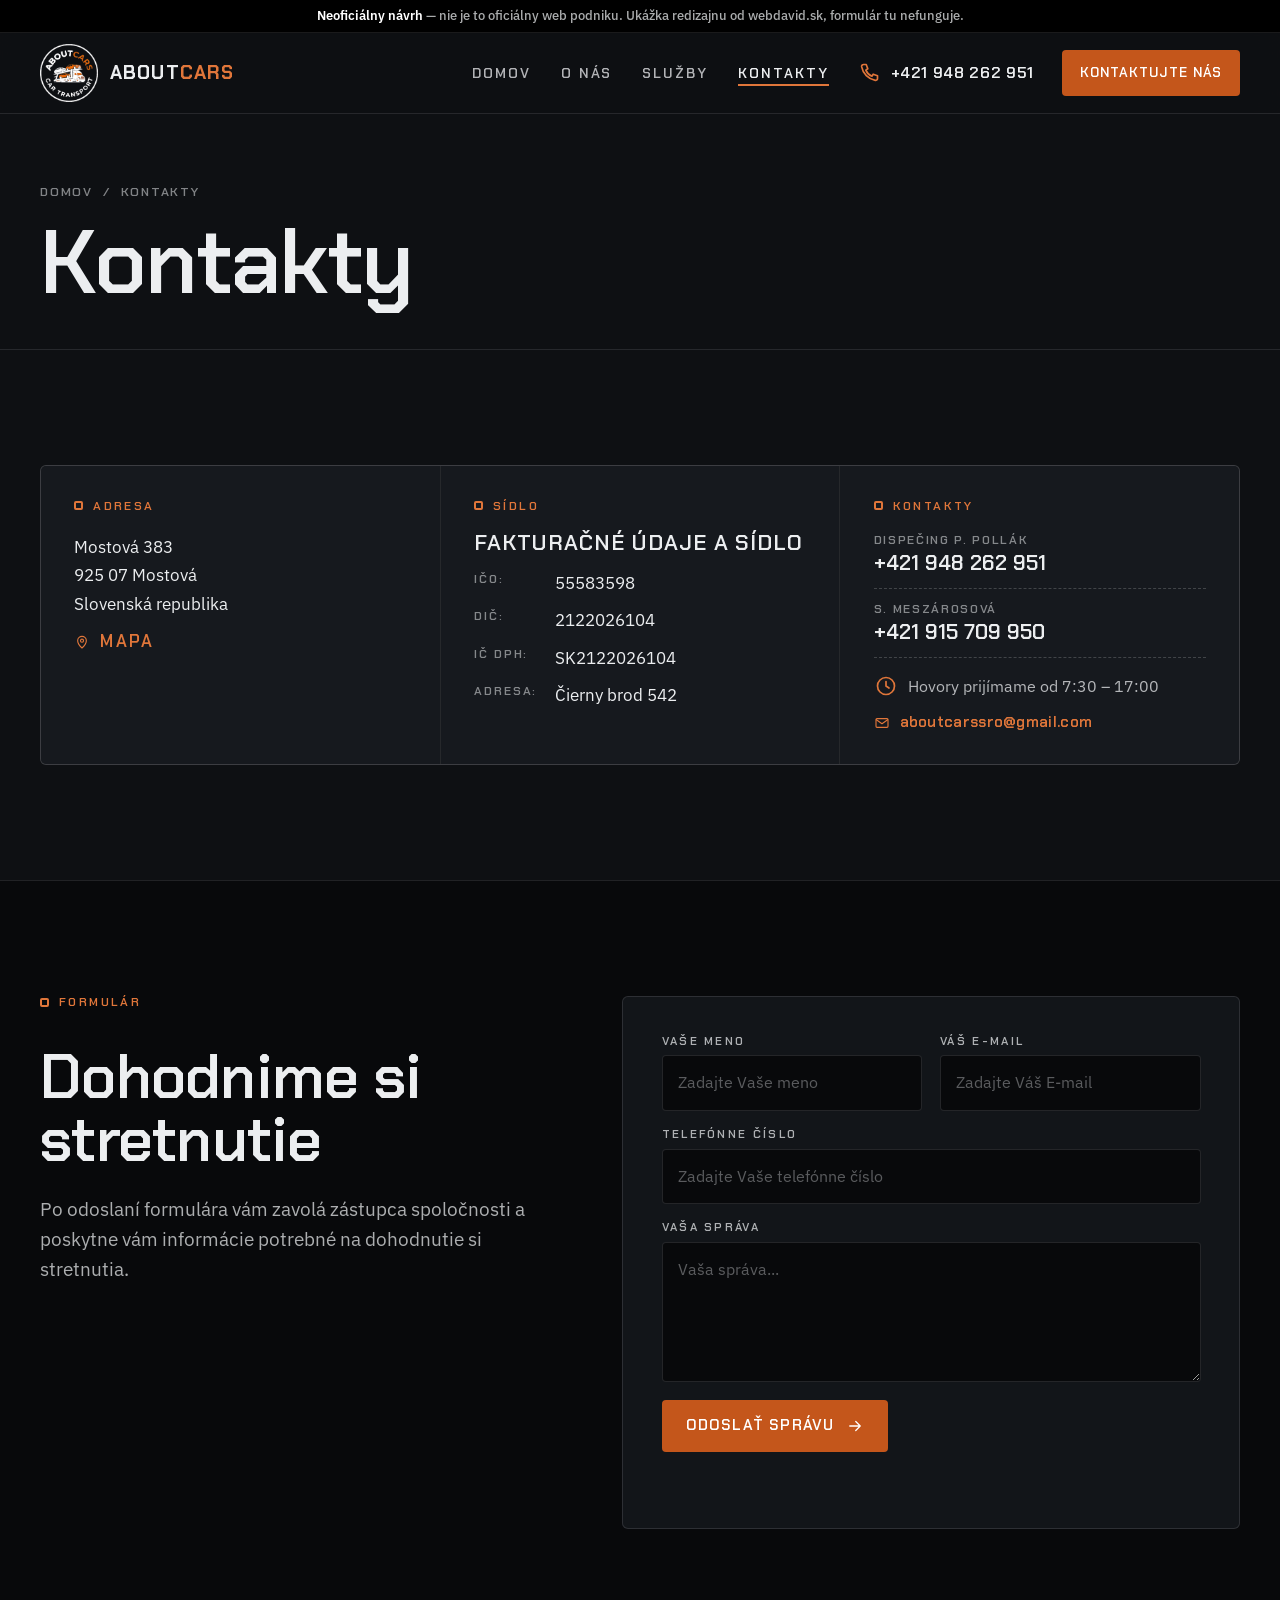
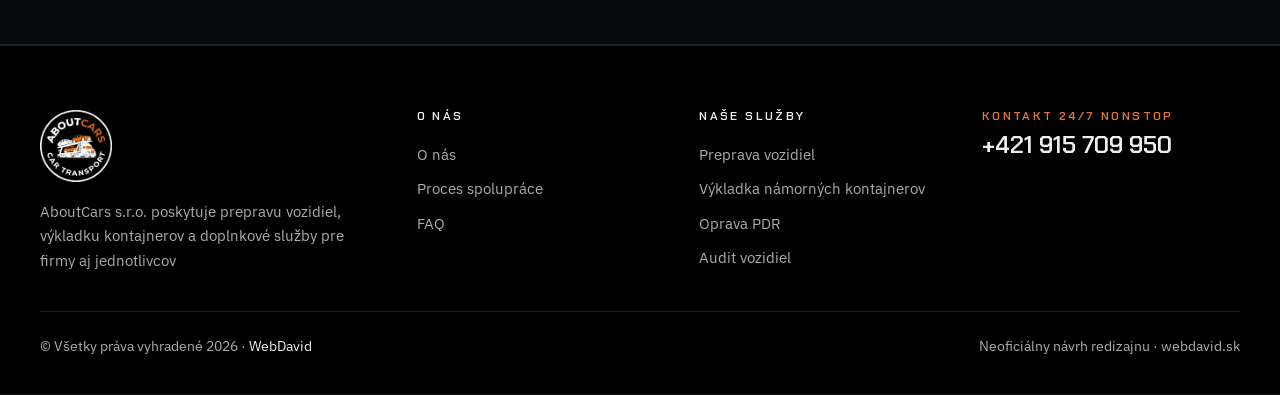
==== kontakty/index.html @ bd5acb90 "Redizajn webu — neoficiálny návrh Co-Authored-By: Claude Opus 5.5 <noreply@anthropic.com>  Claude-Se" ====
<!doctype html><html lang="sk"><meta charset="utf-8">
<meta name="viewport" content="width=device-width,initial-scale=1,viewport-fit=cover">
<meta name="robots" content="noindex, nofollow">
<title>Kontakty · AboutCars — neoficiálny návrh</title>
<meta name="description" content="Kontakty AboutCars s.r.o. — Mostová 383, 925 07 Mostová. Dispečing +421 948 262 951, aboutcarssro@gmail.com.">
<meta name="theme-color" content="#0e1013">
<meta property="og:title" content="Kontakty · AboutCars — neoficiálny návrh">
<meta property="og:description" content="Kontakty AboutCars s.r.o. — Mostová 383, 925 07 Mostová. Dispečing +421 948 262 951, aboutcarssro@gmail.com.">
<meta property="og:image" content="../assets/img/hero-autoprepravnik.webp">
<meta property="og:locale" content="sk_SK">
<link rel="icon" type="image/png" sizes="32x32" href="../favicon-32.png">
<link rel="apple-touch-icon" href="../apple-touch-icon.png">
<link rel="preconnect" href="https://fonts.googleapis.com"><link rel="preconnect" href="https://fonts.gstatic.com" crossorigin>
<link rel="stylesheet" href="https://fonts.googleapis.com/css2?family=Chakra+Petch:wght@500;600;700&family=IBM+Plex+Sans:ital,wght@0,400;0,500;0,600;1,400&display=swap">
<link rel="stylesheet" href="../assets/css/style.css">
<script type="application/ld+json">{"@context": "https://schema.org", "@type": "LocalBusiness", "name": "AboutCars s.r.o.", "description": "AboutCars s.r.o. poskytuje prepravu vozidiel, výkladku kontajnerov a doplnkové služby pre firmy aj jednotlivcov", "url": "https://aboutcars.sk/kontakty/", "telephone": "+421948262951", "email": "aboutcarssro@gmail.com", "vatID": "SK2122026104", "taxID": "2122026104", "identifier": {"@type": "PropertyValue", "propertyID": "IČO", "value": "55583598"}, "address": {"@type": "PostalAddress", "streetAddress": "Mostová 383", "postalCode": "925 07", "addressLocality": "Mostová", "addressCountry": "SK"}, "areaServed": ["Slovensko", "Česko", "Maďarsko", "Európa"], "makesOffer": [{"@type": "Offer", "itemOffered": {"@type": "Service", "name": "Preprava vozidiel"}}, {"@type": "Offer", "itemOffered": {"@type": "Service", "name": "Výkladka kontajnerov"}}, {"@type": "Offer", "itemOffered": {"@type": "Service", "name": "Oprava PDR"}}, {"@type": "Offer", "itemOffered": {"@type": "Service", "name": "Audit vozidiel"}}]}</script>
<body>
<svg width="0" height="0" style="position:absolute" aria-hidden="true"><defs><symbol id="i-phone" viewBox="0 0 24 24"><path d="M6.6 3.5h2.6l1.6 4.3-2 1.3a11.5 11.5 0 0 0 6.1 6.1l1.3-2 4.3 1.6v2.6a2 2 0 0 1-2.2 2A17 17 0 0 1 4.6 5.7a2 2 0 0 1 2-2.2z"/></symbol><symbol id="i-arrow" viewBox="0 0 24 24"><path d="M5 12h14M13 6l6 6-6 6"/></symbol><symbol id="i-mail" viewBox="0 0 24 24"><rect x="3" y="5.5" width="18" height="13" rx="1.5"/><path d="M3.5 7l8.5 6 8.5-6"/></symbol><symbol id="i-clock" viewBox="0 0 24 24"><circle cx="12" cy="12" r="8.5"/><path d="M12 7.5V12l3 2"/></symbol><symbol id="i-pin" viewBox="0 0 24 24"><path d="M12 21s-6.5-6.1-6.5-11a6.5 6.5 0 0 1 13 0c0 4.9-6.5 11-6.5 11z"/><circle cx="12" cy="10" r="2.3"/></symbol></defs></svg>
<p class="demo"><b>Neoficiálny návrh</b> — nie je to oficiálny web podniku. Ukážka redizajnu od webdavid.sk, formulár tu nefunguje.</p>
<header class="top">
  <div class="wrap top__in">
    <a class="logo" href="../" aria-label="AboutCars — domov"><img src="../assets/img/logo-aboutcars.webp" width="327" height="328" alt="AboutCars — Car Transport"><span>ABOUT<em>CARS</em></span></a>
    <nav class="nav" id="nav" aria-label="Hlavná navigácia"><a href="../">Domov</a><a href="../o-nas/">O nás</a><a href="../sluzby/">Služby</a><a href="../kontakty/" aria-current="page">Kontakty</a></nav>
    <a class="top__tel num" href="tel:+421948262951"><svg class="i" aria-hidden="true"><use href="#i-phone"/></svg>+421 948 262 951</a>
    <a class="btn btn--or" href="../kontakty/">Kontaktujte nás</a>
    <button class="burger" type="button" aria-controls="nav" aria-expanded="false" aria-label="Menu"><span></span></button>
  </div>
</header>
<main>
<section class="phead"><div class="wrap">
  <nav class="crumbs" aria-label="Omrvinky"><a class="ulink" href="../">Domov</a><span aria-hidden="true">/</span><span>Kontakty</span></nav>
  <div class="phead__row"><h1>Kontakty</h1></div>
</div></section>
<section class="sec" aria-label="Kontaktné údaje">
  <div class="wrap cgrid">
    <div class="cbox">
      <p class="lbl">Adresa</p>
      <address><a class="ulink" href="https://goo.gl/maps/FXcKMCsSTEsWSUoPA" rel="noopener">Mostová 383</a><br><a class="ulink" href="https://goo.gl/maps/SoeREmHVPFsejPtV9" rel="noopener">925 07 Mostová<br>Slovenská republika</a></address>
      <a class="more" href="https://goo.gl/maps/FXcKMCsSTEsWSUoPA" rel="noopener"><svg class="i" aria-hidden="true"><use href="#i-pin"/></svg> Mapa</a>
    </div>
    <div class="cbox">
      <p class="lbl">Sídlo</p>
      <h2>Fakturačné údaje a sídlo</h2>
      <dl class="dl"><dt>IČO:</dt><dd>55583598</dd><dt>DIČ:</dt><dd>2122026104</dd><dt>IČ DPH:</dt><dd>SK2122026104</dd><dt>Adresa:</dt><dd>Čierny brod 542</dd></dl>
    </div>
    <div class="cbox">
      <p class="lbl">Kontakty</p>
      <ul class="people">
        <li><small>Dispečing P. Pollák</small><a class="num" href="tel:+421948262951">+421 948 262 951</a></li>
        <li><small>S. Meszárosová</small><a class="num" href="tel:+421915709950">+421 915 709 950</a></li>
      </ul>
      <p class="hours"><svg class="i" aria-hidden="true"><use href="#i-clock"/></svg>Hovory prijímame od 7:30 – 17:00</p>
      <a class="more" href="mailto:aboutcarssro@gmail.com" style="text-transform:none;letter-spacing:.02em;font-size:15px"><svg class="i" aria-hidden="true"><use href="#i-mail"/></svg>aboutcarssro@gmail.com</a>
    </div>
  </div>
</section>
<section class="sec on-night" id="kontakt" aria-labelledby="form-h">
  <div class="wrap contact">
    <div class="contact__copy">
      <p class="lbl">Formulár</p>
      <h2 class="h2" id="form-h">Dohodnime si stretnutie</h2>
      <p class="lead">Po odoslaní formulára vám zavolá zástupca spoločnosti a poskytne vám informácie potrebné na dohodnutie si stretnutia.</p>
      
    </div>
    <div class="form" role="group" aria-label="Kontaktný formulár">
      <div class="fld"><label for="f1">Vaše meno</label><input id="f1" name="vase-meno" placeholder="Zadajte Vaše meno" autocomplete="name"></div>
      <div class="fld"><label for="f2">Váš e-mail</label><input id="f2" name="vas-email" type="email" placeholder="Zadajte Váš E-mail" autocomplete="email"></div>
      <div class="fld full"><label for="f3">Telefónne číslo</label><input id="f3" name="telefonne-cislo" type="tel" placeholder="Zadajte Vaše telefónne číslo" autocomplete="tel"></div>
      <div class="fld full"><label for="f4">Vaša správa</label><textarea id="f4" name="your-message" placeholder="Vaša správa..."></textarea></div>
      <button class="btn btn--or" type="button" data-demo-send>Odoslať správu <svg class="i" aria-hidden="true"><use href="#i-arrow"/></svg></button>
      <p class="form__note full" aria-live="polite"></p>
    </div>
  </div>
</section></main>
<footer class="foot on-night">
  <div class="wrap foot__in">
    <div><a class="logo" href="../" aria-label="Domov"><img src="../assets/img/logo-aboutcars.webp" width="327" height="328" alt="AboutCars — Car Transport" loading="lazy"></a>
      <p>AboutCars s.r.o. poskytuje prepravu vozidiel, výkladku kontajnerov a doplnkové služby pre firmy aj jednotlivcov</p></div>
    <div><h4>O nás</h4><ul><li><a class="ulink" href="../o-nas/">O nás</a></li><li><a class="ulink" href="../o-nas/#proces-spoluprace">Proces spolupráce</a></li><li><a class="ulink" href="../o-nas/#casto-kladene-otazky">FAQ</a></li></ul></div>
    <div><h4>Naše služby</h4><ul><li><a class="ulink" href="../service/preprava-vozidiel/">Preprava vozidiel</a></li><li><a class="ulink" href="../service/vykladka-namornych-kontajnerov/">Výkladka námorných kontajnerov</a></li><li><a class="ulink" href="../service/oprava-pdr/">Oprava PDR</a></li><li><a class="ulink" href="../service/audit-vozidiel/">Audit vozidiel</a></li></ul></div>
    <div class="foot__tel"><small>Kontakt 24/7 NONSTOP</small><a class="num" href="tel:+421915709950">+421 915 709 950</a></div>
    <div class="foot__legal"><span>© Všetky práva vyhradené 2026 · <a class="ulink" href="https://webdavid.sk">WebDavid</a></span><span>Neoficiálny návrh redizajnu · webdavid.sk</span></div>
  </div>
</footer>
<div class="mbar"><a class="btn btn--or" href="tel:+421948262951"><svg class="i" aria-hidden="true"><use href="#i-phone"/></svg>Zavolať</a><a class="btn btn--line" href="../kontakty/">Kontakty</a></div>
<script src="../assets/js/main.js" defer></script>
</body></html>
---- assets/css/style.css ----
/* AboutCars s.r.o. — redizajn (neoficiálny návrh), celý web v tmavom režime
   Koncept: preberací protokol vozidla v tmavom režime. Tmavé vrstvy ako asfalt a karbón (ich #121212),
   polia s popiskami, kontrolné zoznamy s odškrtnutím, logo ako pečiatka, oranžová z loga ako farba tlače.
   Poradie: tokeny → základ → komponenty → sekcie → podstránky → responzívne. */

:root{
  --paper:#0e1013; --sheet:#16191e; --sheet-2:#1c2026; --alt:#121519;
  --ink:#eceef0; --ink-2:rgba(236,238,240,.74); --ink-3:rgba(236,238,240,.52);
  --line:rgba(236,238,240,.11); --line-2:rgba(236,238,240,.2);
  --or:#e0763a; --or-d:#c4561b; --or-t:rgba(224,118,58,.2);
  --night:#08090b; --night-2:#121519; --night-3:#1c2026;
  --on-night:#eceef0; --on-night-2:rgba(236,238,240,.72); --night-line:rgba(236,238,240,.12);
  --f-d:"Chakra Petch","Bahnschrift","Arial Narrow",sans-serif;
  --f-t:"IBM Plex Sans",system-ui,-apple-system,"Segoe UI",sans-serif;
  --w:1240px; --g:clamp(16px,4vw,40px); --r:6px;
  --ease:cubic-bezier(.2,.7,.3,1);
  color-scheme:dark;
}

/* ---------- základ ---------- */
*,*::before,*::after{box-sizing:border-box}
html{-webkit-text-size-adjust:100%;scroll-behavior:smooth;scroll-padding-top:90px}
body{margin:0;background:var(--paper);color:var(--ink);font:400 17px/1.62 var(--f-t);-webkit-font-smoothing:antialiased}
img{display:block;max-width:100%;height:auto}
a{color:inherit;text-decoration:none}
p{margin:0}
h1,h2,h3,h4{margin:0;font-family:var(--f-d);font-weight:600;line-height:1.02;letter-spacing:-.012em}
ul,ol{margin:0;padding:0;list-style:none}
button,input,textarea{font:inherit;color:inherit}
:focus-visible{outline:2px solid var(--or);outline-offset:3px}
.wrap{width:min(100% - 2*var(--g),var(--w));margin-inline:auto}
.num{font-variant-numeric:tabular-nums lining-nums}
.demo{background:#000;color:var(--on-night-2);border-bottom:1px solid var(--line);font:500 12.5px/1.4 var(--f-t);text-align:center;padding:7px var(--g)}
.demo b{color:#fff;font-weight:600}

/* ---------- komponenty ---------- */
.lbl{display:inline-flex;align-items:center;gap:10px;font:600 12px/1 var(--f-d);letter-spacing:.2em;text-transform:uppercase;color:var(--or)}
.lbl::before{content:"";width:9px;height:9px;border:2px solid currentColor;border-radius:2px}
.on-night .lbl{color:var(--or)}
.lead{font-size:clamp(17px,1.45vw,19.5px);color:var(--ink-2);max-width:60ch}
.btn{display:inline-flex;align-items:center;justify-content:center;gap:12px;min-height:52px;padding:0 24px;border-radius:4px;font:600 15px/1 var(--f-d);letter-spacing:.08em;text-transform:uppercase;transition:background .2s,color .2s,border-color .2s;white-space:nowrap;cursor:pointer;border:0}
.btn svg{width:18px;height:18px;flex:none}
.btn--or{background:var(--or-d);color:#fff}
.btn--or:hover{background:#fff;color:#121417}
.btn--line{border:1.5px solid var(--line-2);color:var(--ink);background:transparent}
.btn--line:hover{border-color:var(--ink)}
.on-night .btn--line{border-color:var(--night-line);color:var(--on-night)}
.on-night .btn--line:hover{border-color:var(--on-night)}
.i{width:24px;height:24px;fill:none;stroke:currentColor;stroke-width:1.7;stroke-linecap:round;stroke-linejoin:round;flex:none}
.more{display:inline-flex;align-items:center;gap:10px;font:600 13px/1 var(--f-d);letter-spacing:.14em;text-transform:uppercase;color:var(--or)}
.more svg{width:16px;height:16px;transition:transform .2s var(--ease)}
.more:hover svg{transform:translateX(4px)}
.on-night .more{color:var(--or)}
.ulink{background:linear-gradient(currentColor,currentColor) 0 100%/0 1px no-repeat;transition:background-size .2s var(--ease)}
.ulink:hover{background-size:100% 1px}
.on-night{background:var(--night);color:var(--on-night);border-block:1px solid var(--line)}
.on-night .lead,.on-night p{color:var(--on-night-2)}

/* kontrolný zoznam (zaškrtnuté políčka protokolu) */
.check{display:grid;grid-template-columns:repeat(2,minmax(0,1fr));gap:0 32px}
.check li{display:flex;align-items:center;gap:14px;padding:15px 0;border-bottom:1px dashed var(--line-2);font:600 14.5px/1.25 var(--f-d);letter-spacing:.1em;text-transform:uppercase}
.check li::before{content:"";flex:none;width:22px;height:22px;border:1.5px solid var(--ink);border-radius:3px;background:var(--or) url("data:image/svg+xml,%3Csvg xmlns='http://www.w3.org/2000/svg' viewBox='0 0 24 24' fill='none' stroke='white' stroke-width='3' stroke-linecap='round' stroke-linejoin='round'%3E%3Cpath d='M5 12.5l4.2 4.2L19 7'/%3E%3C/svg%3E") center/16px no-repeat;border-color:var(--or)}
.on-night .check li{border-bottom-color:var(--night-line)}

/* ---------- hlavička ---------- */
.top{position:sticky;top:0;z-index:40;background:rgba(14,16,19,.86);-webkit-backdrop-filter:saturate(140%) blur(12px);backdrop-filter:saturate(140%) blur(12px);border-bottom:1px solid var(--line)}
.top__in{display:flex;align-items:center;gap:28px;height:80px}
.logo{display:flex;align-items:center;gap:12px}
.logo img{width:58px;height:58px}
.logo span{font:700 19px/1 var(--f-d);letter-spacing:.06em}
.logo span em{font-style:normal;color:var(--or)}
.nav{display:flex;gap:30px;margin-left:auto;font:600 14px/1 var(--f-d);letter-spacing:.14em;text-transform:uppercase}
.nav a{padding:8px 0;color:var(--ink-2);position:relative}
.nav a::after{content:"";position:absolute;left:0;right:0;bottom:2px;height:1.5px;background:var(--or);transform:scaleX(0);transform-origin:left;transition:transform .2s var(--ease)}
.nav a:hover::after,.nav a[aria-current]::after{transform:scaleX(1)}
.nav a[aria-current]{color:var(--ink)}
.top__tel{display:flex;align-items:center;gap:10px;font:600 16px/1 var(--f-d);letter-spacing:.04em}
.top__tel svg{color:var(--or)}
.top .btn{min-height:46px;padding:0 18px;font-size:13.5px}
.burger{display:none;width:46px;height:46px;border:1.5px solid var(--line-2);border-radius:4px;background:none;align-items:center;justify-content:center;cursor:pointer}
.burger span,.burger span::before,.burger span::after{display:block;width:18px;height:2px;background:var(--ink);position:relative;content:"";transition:transform .2s}
.burger span::before{position:absolute;top:-6px}.burger span::after{position:absolute;top:6px}
.menu-open .burger span{background:transparent}
.menu-open .burger span::before{transform:translateY(6px) rotate(45deg)}
.menu-open .burger span::after{transform:translateY(-6px) rotate(-45deg)}

/* ---------- hero (domov) ---------- */
.hero{padding:clamp(20px,3vw,32px) 0 0}
.hero__sheet{position:relative}
.hero__bg{width:100%;height:clamp(380px,46vw,600px);object-fit:cover;object-position:50% 56%;border-radius:var(--r);background:var(--night)}
.stamp{position:absolute;top:28px;right:28px;width:132px;height:132px;transform:rotate(-9deg);opacity:.96;filter:drop-shadow(0 6px 18px rgba(0,0,0,.35))}
.fields{position:relative;display:grid;grid-template-columns:1.55fr 1fr 1fr;gap:1px;margin:-150px clamp(16px,2.4vw,32px) 0;background:var(--line);border:1px solid var(--line);border-radius:var(--r);overflow:hidden;box-shadow:0 30px 60px -20px rgba(0,0,0,.7)}
.field-card{background:var(--sheet);padding:clamp(24px,2.6vw,36px);display:flex;flex-direction:column;gap:14px;align-items:flex-start}
.field-card h1{font-size:clamp(36px,4.1vw,58px);line-height:1}
.field-card h2{font-size:clamp(22px,1.9vw,27px);line-height:1.08}
.field-card p{color:var(--ink-2);font-size:15.5px}
.field-card .lead{font-size:clamp(16.5px,1.35vw,18.5px)}
.field-card .acts{display:flex;flex-wrap:wrap;gap:10px;margin-top:6px}
.field-card .more{margin-top:auto;padding-top:6px}
.field-card--alt{background:var(--sheet-2)}
.diagram{width:100%;max-width:220px;height:auto;color:var(--ink-3);margin:2px 0 4px}

/* čísla */
.stats{display:grid;grid-template-columns:repeat(3,1fr);border-bottom:1px solid var(--line);margin-top:clamp(20px,3vw,36px)}
.stat{padding:30px 28px 30px 0;display:flex;align-items:baseline;gap:18px;border-right:1px solid var(--line)}
.stat+.stat{padding-left:28px}
.stat:last-child{border-right:0}
.stat b{font:600 clamp(48px,5.4vw,78px)/.9 var(--f-d);letter-spacing:-.02em}
.stat b em{font-style:normal;color:var(--or)}
.stat span{font:600 13px/1.35 var(--f-d);letter-spacing:.14em;text-transform:uppercase;color:var(--ink-3);max-width:16ch}

/* ---------- sekcie ---------- */
.sec{padding:clamp(72px,9vw,120px) 0}
.sec--sheet{background:var(--alt);border-block:1px solid var(--line)}
.head{display:flex;flex-wrap:wrap;justify-content:space-between;align-items:flex-end;gap:20px 48px;margin-bottom:clamp(32px,4.5vw,52px)}
.head h2,.h2{font-size:clamp(38px,4.8vw,68px);margin-top:16px}
.head .lead{max-width:52ch}

/* služby — linajková mriežka */
.svc{display:grid;grid-template-columns:repeat(4,1fr);gap:1px;background:var(--line);border:1px solid var(--line);border-radius:var(--r);overflow:hidden}
.svc--3{grid-template-columns:repeat(3,1fr)}
.svc a{background:var(--sheet);display:flex;flex-direction:column;transition:background .25s}
.svc a:hover{background:var(--sheet-2)}
.svc figure{margin:0;overflow:hidden;aspect-ratio:16/11;background:var(--sheet-2)}
.svc img{width:100%;height:100%;object-fit:cover;transition:transform .5s var(--ease)}
.svc a:hover img{transform:scale(1.045)}
.svc .body{padding:24px 24px 26px;display:flex;flex-direction:column;gap:12px;flex:1}
.svc h3{font-size:clamp(21px,1.7vw,24px);text-transform:uppercase;letter-spacing:.02em}
.svc p{font-size:15px;line-height:1.55;color:var(--ink-2)}
.svc .more{margin-top:auto;padding-top:8px}

/* spotlight služby */
.spot{display:grid;grid-template-columns:minmax(0,1.05fr) minmax(0,.95fr);gap:clamp(36px,6vw,88px);align-items:center}
.spot--rev .spot__media{order:2}
.spot__media{position:relative}
.spot__media img{border-radius:var(--r);aspect-ratio:4/3;object-fit:cover;width:100%}
.spot__copy{display:grid;gap:22px;justify-items:start}
.spot__copy h2{font-size:clamp(36px,4.4vw,62px)}
.spot__copy .check{width:100%;margin:4px 0 6px}
.tagline{position:absolute;left:18px;bottom:18px;background:var(--sheet);color:var(--ink);border-radius:3px;padding:10px 14px;font:600 12px/1 var(--f-d);letter-spacing:.18em;text-transform:uppercase}

/* proces spolupráce */
.steps{display:grid;grid-template-columns:repeat(4,1fr);gap:0;position:relative;counter-reset:s}
.steps::before{content:"";position:absolute;left:0;right:0;top:27px;border-top:2px dashed var(--line-2)}
.step{position:relative;padding-right:28px;display:grid;gap:14px;align-content:start}
.step b{position:relative;display:grid;place-items:center;width:56px;height:56px;border-radius:4px;background:var(--sheet-2);border:1px solid var(--line-2);color:var(--ink);font:600 20px/1 var(--f-d);letter-spacing:.04em}
.step:last-child b{background:var(--or-d);border-color:var(--or-d);color:#fff}
.step h3{font-size:clamp(19px,1.6vw,22px);text-transform:uppercase;letter-spacing:.04em;margin-top:10px}
.step p{font-size:15.5px;color:var(--ink-2)}

/* faq */
.faq{display:grid;grid-template-columns:minmax(0,.8fr) minmax(0,1.2fr);gap:clamp(36px,6vw,88px);align-items:start}
.qa{border-top:1px solid var(--line-2)}
.qa details{border-bottom:1px solid var(--line-2)}
.qa summary{list-style:none;display:flex;justify-content:space-between;align-items:center;gap:24px;padding:24px 0;cursor:pointer;font:600 clamp(17px,1.45vw,20px)/1.3 var(--f-d);letter-spacing:.02em}
.qa summary::-webkit-details-marker{display:none}
.qa summary::after{content:"";flex:none;width:30px;height:30px;border:1.5px solid var(--ink);border-radius:3px;background:linear-gradient(var(--ink),var(--ink)) center/12px 2px no-repeat,linear-gradient(var(--ink),var(--ink)) center/2px 12px no-repeat;transition:background-size .2s,background-color .2s}
.qa details[open] summary::after{background-color:var(--or);border-color:var(--or);background-image:linear-gradient(#fff,#fff),linear-gradient(#fff,#fff);background-size:12px 2px,2px 0}
.qa details p{padding:0 54px 26px 0;color:var(--ink-2)}

/* kontakt / formulár */
.contact{display:grid;grid-template-columns:minmax(0,.9fr) minmax(0,1.1fr);gap:clamp(36px,6vw,88px);align-items:start}
.contact__copy{display:grid;gap:22px;justify-items:start}
.contact__copy .tel{font:600 clamp(30px,3.2vw,44px)/1 var(--f-d);letter-spacing:.01em;color:var(--on-night)}
.form{background:var(--night-2);border:1px solid var(--night-line);border-radius:var(--r);padding:clamp(24px,3vw,40px);display:grid;grid-template-columns:1fr 1fr;gap:18px}
.form .full{grid-column:1/-1}
.fld{display:grid;gap:8px}
.fld label{font:600 11.5px/1 var(--f-d);letter-spacing:.2em;text-transform:uppercase;color:var(--on-night-2)}
.fld input,.fld textarea{width:100%;background:var(--night);border:1px solid var(--night-line);border-radius:4px;padding:14px 15px;font-size:16px;color:var(--on-night);transition:border-color .2s}
.fld input::placeholder,.fld textarea::placeholder{color:rgba(236,238,240,.36)}
.fld textarea{min-height:140px;resize:vertical}
.fld input:focus,.fld textarea:focus{outline:none;border-color:var(--or)}
.form .btn{justify-self:start}
.form__note{font-size:14px;min-height:1.4em}

/* pätička */
.foot{background:#000;color:var(--on-night-2);padding:64px 0 calc(36px + env(safe-area-inset-bottom));border-top:1px solid var(--night-line)}
.foot__in{display:grid;grid-template-columns:1.4fr 1fr 1fr 1.1fr;gap:36px 48px}
.foot .logo img{width:72px;height:72px}
.foot p{font-size:15px;max-width:34ch;margin-top:18px}
.foot h4{font:600 12px/1 var(--f-d);letter-spacing:.2em;text-transform:uppercase;color:var(--on-night);margin-bottom:16px}
.foot li{padding:5px 0;font-size:15px}
.foot__tel small{display:block;font:600 12px/1 var(--f-d);letter-spacing:.2em;text-transform:uppercase;color:var(--or);margin-bottom:10px}
.foot__tel a{font:600 24px/1.1 var(--f-d);color:var(--on-night)}
.foot__legal{grid-column:1/-1;display:flex;flex-wrap:wrap;justify-content:space-between;gap:10px 24px;padding-top:24px;border-top:1px solid var(--night-line);font-size:13.5px}
.foot__legal a{color:var(--on-night)}

/* mobilná lišta */
.mbar{display:none}

/* ---------- podstránky ---------- */
.phead{padding:clamp(40px,6vw,72px) 0 clamp(28px,4vw,44px);border-bottom:1px solid var(--line)}
.crumbs{display:flex;flex-wrap:wrap;gap:10px;font:600 12.5px/1 var(--f-d);letter-spacing:.14em;text-transform:uppercase;color:var(--ink-3);margin-bottom:22px}
.crumbs a:hover{color:var(--ink)}
.phead h1{font-size:clamp(46px,7vw,104px);line-height:.95;letter-spacing:-.02em}
.phead__row{display:flex;flex-wrap:wrap;justify-content:space-between;align-items:flex-end;gap:20px 40px}
.phead__row .lead{max-width:46ch}

.about{display:grid;grid-template-columns:minmax(0,1.1fr) minmax(0,.9fr);gap:clamp(36px,6vw,88px);align-items:start}
.about__copy{display:grid;gap:22px;justify-items:start}
.about__copy h2{font-size:clamp(32px,3.6vw,50px)}
.about__copy p{font-size:clamp(17px,1.4vw,19px);color:var(--ink-2)}
.about__copy strong{font-weight:600;color:var(--ink);background:linear-gradient(transparent 62%,var(--or-t) 62%)}
.about__media{position:relative}
.about__media img{border-radius:var(--r);width:100%;aspect-ratio:1016/720;object-fit:cover}
.about__media .stamp{top:auto;bottom:-34px;right:-14px;width:118px;height:118px}

.callout{border:1px solid var(--line);display:grid;grid-template-columns:minmax(0,1fr) auto;gap:20px 40px;align-items:center;padding:clamp(28px,3.4vw,44px);border-radius:var(--r);background:var(--night);color:var(--on-night)}
.callout h2{font-size:clamp(30px,3.4vw,46px)}
.callout p{margin-top:12px;color:var(--on-night-2);max-width:60ch}

/* detail služby */
.svc-detail{display:grid;grid-template-columns:minmax(0,1.15fr) minmax(0,.85fr);gap:clamp(36px,5vw,72px);align-items:start}
.svc-detail__main{display:grid;gap:30px}
.svc-detail__main>img{border-radius:var(--r);width:100%;aspect-ratio:762/390;object-fit:cover}
.svc-detail__main .lead{max-width:none}
.sheet{background:var(--sheet);border:1px solid var(--line);border-radius:var(--r);padding:clamp(22px,2.6vw,32px)}
.sheet .check{grid-template-columns:repeat(2,minmax(0,1fr))}
.sheet__foot{margin-top:22px;padding-top:20px;border-top:1px solid var(--line);color:var(--ink-2)}
.interest{border:1px solid var(--line);position:sticky;top:110px;display:grid;gap:18px;padding:clamp(24px,2.8vw,36px);border-radius:var(--r);background:var(--night);color:var(--on-night)}
.interest h4{font-size:clamp(28px,2.6vw,36px);text-transform:uppercase;letter-spacing:.02em}
.interest p{color:var(--on-night-2)}
.interest .tel{display:flex;align-items:center;gap:12px;font:600 clamp(24px,2.3vw,30px)/1 var(--f-d);color:#fff}
.interest .tel svg{color:var(--or)}

/* kontakty */
.cgrid{display:grid;grid-template-columns:repeat(3,1fr);gap:1px;background:var(--line);border:1px solid var(--line);border-radius:var(--r);overflow:hidden}
.cbox{background:var(--sheet);padding:clamp(24px,2.6vw,34px);display:grid;gap:16px;align-content:start}
.cbox .lbl{margin-bottom:4px}
.cbox h2{font-size:clamp(20px,1.7vw,24px);text-transform:uppercase;letter-spacing:.04em}
.cbox a,.cbox dd{font-size:17px}
.cbox a{display:inline}
.cbox a.more{display:inline-flex}
.cbox address{font-style:normal;font-size:19px;line-height:1.5}
.cbox address a:hover{color:var(--or)}
.dl{display:grid;grid-template-columns:auto 1fr;gap:10px 18px;margin:0}
.dl dt{font:600 12px/1.6 var(--f-d);letter-spacing:.16em;text-transform:uppercase;color:var(--ink-3)}
.dl dd{margin:0;font-variant-numeric:tabular-nums}
.people li{padding:12px 0;border-bottom:1px dashed var(--line-2);display:grid;gap:2px}
.people li:first-child{padding-top:0}
.people small{font:600 12px/1.4 var(--f-d);letter-spacing:.14em;text-transform:uppercase;color:var(--ink-3)}
.people a{font:600 21px/1.2 var(--f-d)}
.hours{display:flex;align-items:center;gap:10px;font-size:15.5px;color:var(--ink-2)}
.hours svg{color:var(--or)}

/* ---------- responzívne ---------- */
@media (max-width:1100px){
  .nav{gap:20px}
  .top__tel{display:none}
  .svc{grid-template-columns:repeat(2,1fr)}
  .foot__in{grid-template-columns:1fr 1fr}
}
@media (max-width:960px){
  .burger{display:inline-flex}
  .nav{position:fixed;inset:80px 0 auto 0;flex-direction:column;gap:0;margin:0;padding:8px var(--g) 20px;background:var(--paper);border-bottom:1px solid var(--line);font-size:16px;transform:translateY(-8px);opacity:0;visibility:hidden;transition:opacity .2s,transform .2s,visibility .2s}
  .nav a{padding:17px 0;border-bottom:1px solid var(--line)}
  .nav a::after{display:none}
  .menu-open .nav{opacity:1;visibility:visible;transform:none}
  .top .btn{margin-left:auto}
  .hero__bg{height:auto;aspect-ratio:4/3}
  .fields{grid-template-columns:1fr 1fr;margin:-48px 12px 0}
  .fields .field-card:first-child{grid-column:1/-1}
  .stamp{width:96px;height:96px;top:16px;right:16px}
  .spot,.faq,.contact,.about,.svc-detail{grid-template-columns:1fr}
  .spot--rev .spot__media{order:0}
  .steps{grid-template-columns:1fr 1fr;row-gap:40px}
  .steps::before{display:none}
  .callout{grid-template-columns:1fr}
  .interest{position:static}
  .cgrid{grid-template-columns:1fr}
  .about__media .stamp{right:10px;bottom:-28px}
}
@media (max-width:640px){
  body{font-size:16.5px;padding-bottom:calc(70px + env(safe-area-inset-bottom))}
  .top__in{height:70px;gap:12px}
  .nav{inset:70px 0 auto 0}
  .logo img{width:48px;height:48px}
  .logo span{font-size:16px}
  .top .btn{display:none}
  .burger{margin-left:auto}
  .fields{grid-template-columns:1fr}
  .stats{grid-template-columns:1fr}
  .stat,.stat+.stat{padding:20px 0;border-right:0;border-bottom:1px solid var(--line)}
  .stat:last-child{border-bottom:0}
  .svc,.svc--3{grid-template-columns:1fr}
  .check,.sheet .check{grid-template-columns:1fr}
  .steps{grid-template-columns:1fr;row-gap:28px}
  .step{grid-template-columns:56px 1fr;column-gap:18px;padding:0}
  .step b{grid-row:span 2}
  .step h3{margin-top:4px}
  .form{grid-template-columns:1fr}
  .qa details p{padding-right:0}
  .foot__in{grid-template-columns:1fr}
  .mbar{display:grid;grid-template-columns:1.5fr 1fr;gap:8px;position:fixed;z-index:50;left:0;right:0;bottom:0;padding:10px 12px calc(10px + env(safe-area-inset-bottom));background:rgba(14,16,19,.94);-webkit-backdrop-filter:blur(10px);backdrop-filter:blur(10px);border-top:1px solid var(--line)}
  .mbar .btn{min-height:50px;padding:0 12px;font-size:13.5px}
}
@media (prefers-reduced-motion:reduce){
  *,*::before,*::after{transition:none!important;animation:none!important;scroll-behavior:auto!important}
}
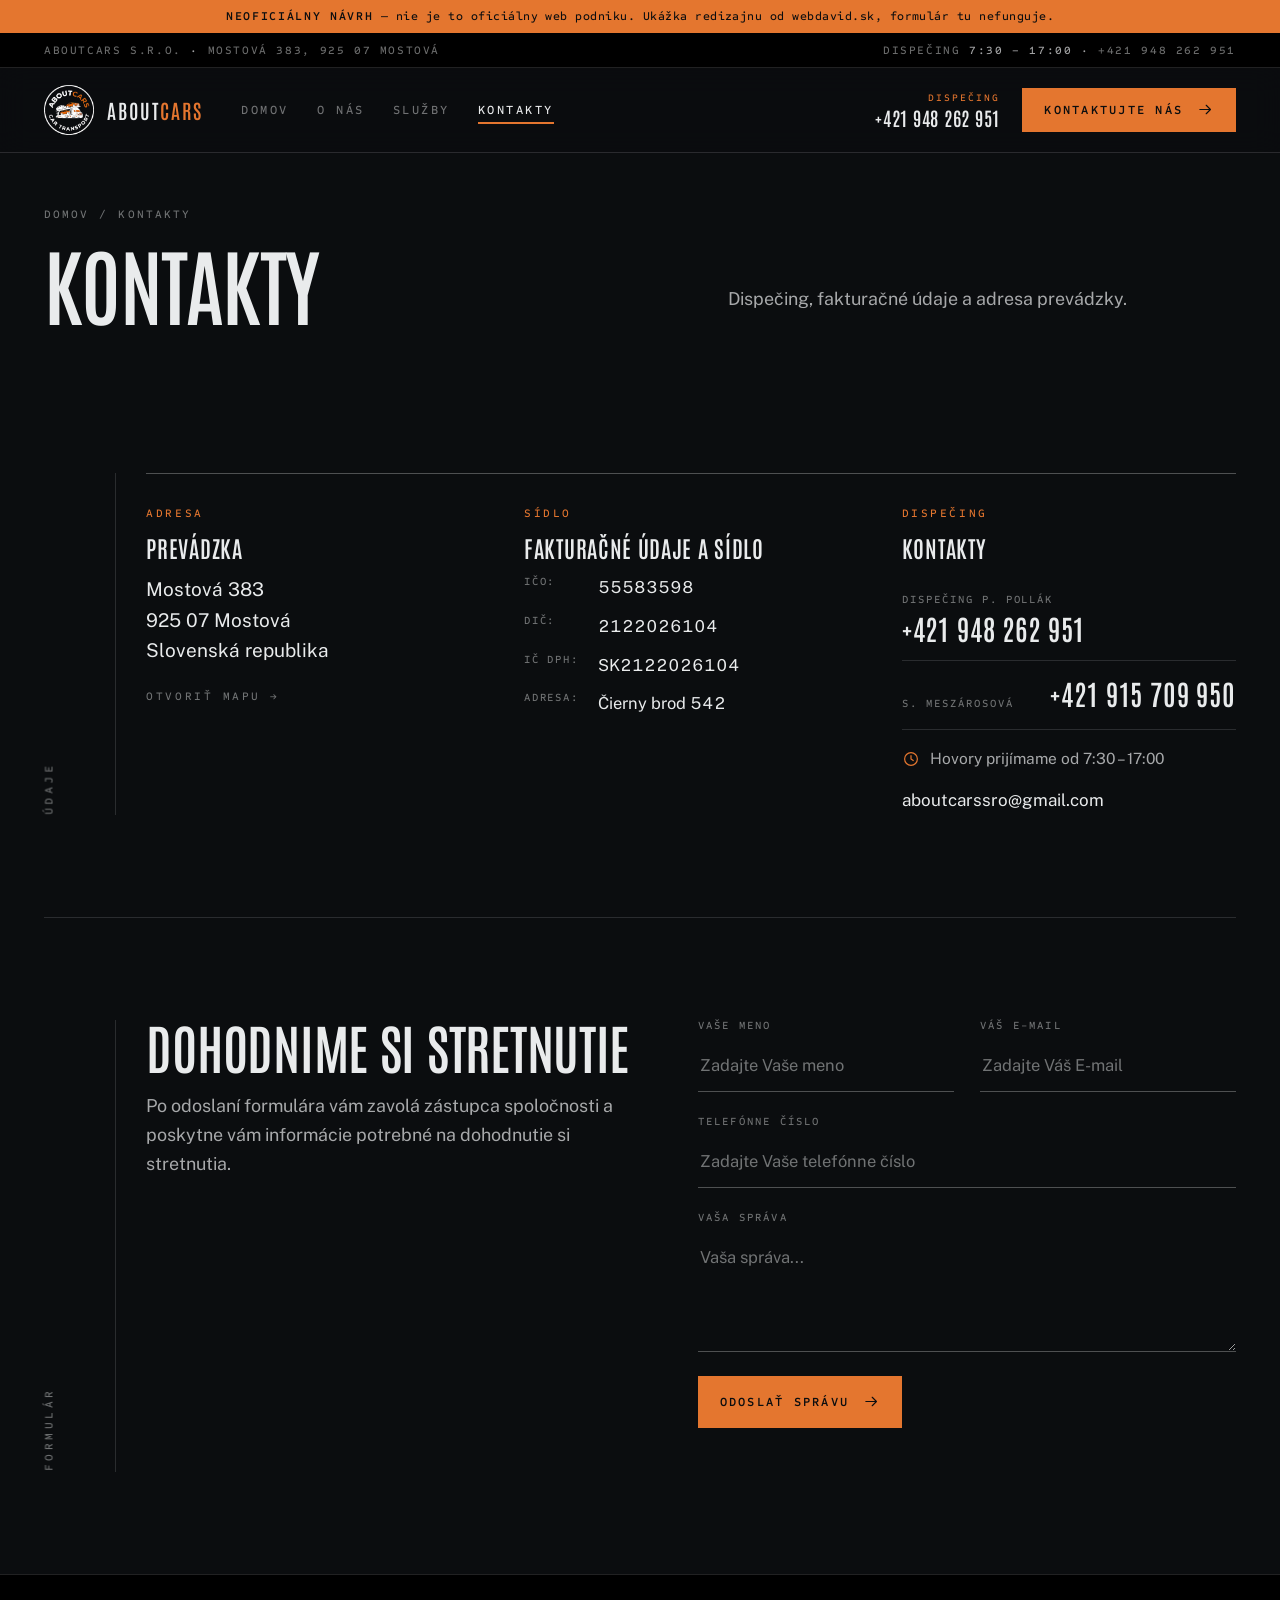
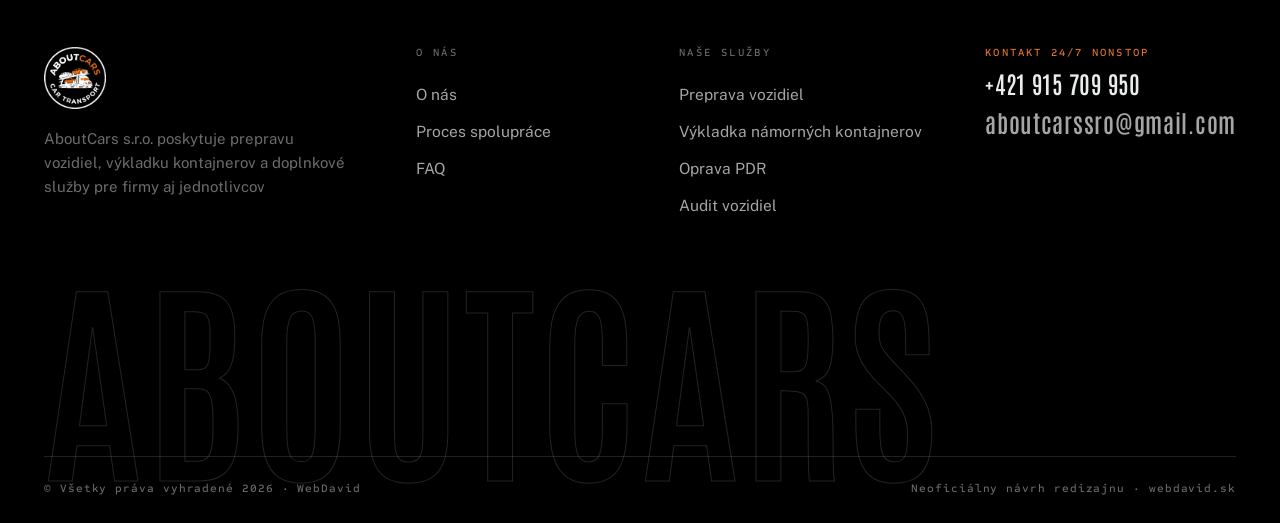
==== commit 32a29ee9: "Redizajn v2 — dispečerská tabuľa a ložná paluba Co-Authored-By: Claude Opus 5 <noreply@anthropic.com" ====
--- a/kontakty/index.html
+++ b/kontakty/index.html
@@ -3,7 +3,7 @@
 <meta name="robots" content="noindex, nofollow">
 <title>Kontakty · AboutCars — neoficiálny návrh</title>
 <meta name="description" content="Kontakty AboutCars s.r.o. — Mostová 383, 925 07 Mostová. Dispečing +421 948 262 951, aboutcarssro@gmail.com.">
-<meta name="theme-color" content="#0e1013">
+<meta name="theme-color" content="#0b0d0f">
 <meta property="og:title" content="Kontakty · AboutCars — neoficiálny návrh">
 <meta property="og:description" content="Kontakty AboutCars s.r.o. — Mostová 383, 925 07 Mostová. Dispečing +421 948 262 951, aboutcarssro@gmail.com.">
 <meta property="og:image" content="../assets/img/hero-autoprepravnik.webp">
@@ -11,77 +11,88 @@
 <link rel="icon" type="image/png" sizes="32x32" href="../favicon-32.png">
 <link rel="apple-touch-icon" href="../apple-touch-icon.png">
 <link rel="preconnect" href="https://fonts.googleapis.com"><link rel="preconnect" href="https://fonts.gstatic.com" crossorigin>
-<link rel="stylesheet" href="https://fonts.googleapis.com/css2?family=Chakra+Petch:wght@500;600;700&family=IBM+Plex+Sans:ital,wght@0,400;0,500;0,600;1,400&display=swap">
+<link rel="stylesheet" href="https://fonts.googleapis.com/css2?family=Antonio:wght@400;500;600;700&family=Public+Sans:ital,wght@0,400;0,500;0,600;1,400&family=Sometype+Mono:wght@400;500;600&display=swap">
 <link rel="stylesheet" href="../assets/css/style.css">
 <script type="application/ld+json">{"@context": "https://schema.org", "@type": "LocalBusiness", "name": "AboutCars s.r.o.", "description": "AboutCars s.r.o. poskytuje prepravu vozidiel, výkladku kontajnerov a doplnkové služby pre firmy aj jednotlivcov", "url": "https://aboutcars.sk/kontakty/", "telephone": "+421948262951", "email": "aboutcarssro@gmail.com", "vatID": "SK2122026104", "taxID": "2122026104", "identifier": {"@type": "PropertyValue", "propertyID": "IČO", "value": "55583598"}, "address": {"@type": "PostalAddress", "streetAddress": "Mostová 383", "postalCode": "925 07", "addressLocality": "Mostová", "addressCountry": "SK"}, "areaServed": ["Slovensko", "Česko", "Maďarsko", "Európa"], "makesOffer": [{"@type": "Offer", "itemOffered": {"@type": "Service", "name": "Preprava vozidiel"}}, {"@type": "Offer", "itemOffered": {"@type": "Service", "name": "Výkladka kontajnerov"}}, {"@type": "Offer", "itemOffered": {"@type": "Service", "name": "Oprava PDR"}}, {"@type": "Offer", "itemOffered": {"@type": "Service", "name": "Audit vozidiel"}}]}</script>
 <body>
-<svg width="0" height="0" style="position:absolute" aria-hidden="true"><defs><symbol id="i-phone" viewBox="0 0 24 24"><path d="M6.6 3.5h2.6l1.6 4.3-2 1.3a11.5 11.5 0 0 0 6.1 6.1l1.3-2 4.3 1.6v2.6a2 2 0 0 1-2.2 2A17 17 0 0 1 4.6 5.7a2 2 0 0 1 2-2.2z"/></symbol><symbol id="i-arrow" viewBox="0 0 24 24"><path d="M5 12h14M13 6l6 6-6 6"/></symbol><symbol id="i-mail" viewBox="0 0 24 24"><rect x="3" y="5.5" width="18" height="13" rx="1.5"/><path d="M3.5 7l8.5 6 8.5-6"/></symbol><symbol id="i-clock" viewBox="0 0 24 24"><circle cx="12" cy="12" r="8.5"/><path d="M12 7.5V12l3 2"/></symbol><symbol id="i-pin" viewBox="0 0 24 24"><path d="M12 21s-6.5-6.1-6.5-11a6.5 6.5 0 0 1 13 0c0 4.9-6.5 11-6.5 11z"/><circle cx="12" cy="10" r="2.3"/></symbol></defs></svg>
+<svg width="0" height="0" style="position:absolute" aria-hidden="true"><defs><symbol id="i-phone" viewBox="0 0 24 24"><path d="M6.6 3.5h2.6l1.6 4.3-2 1.3a11.5 11.5 0 0 0 6.1 6.1l1.3-2 4.3 1.6v2.6a2 2 0 0 1-2.2 2A17 17 0 0 1 4.6 5.7a2 2 0 0 1 2-2.2z"/></symbol><symbol id="i-arrow" viewBox="0 0 24 24"><path d="M4 12h15M13 6l6 6-6 6"/></symbol><symbol id="i-mail" viewBox="0 0 24 24"><rect x="3" y="5.5" width="18" height="13"/><path d="M3.5 7l8.5 6 8.5-6"/></symbol><symbol id="i-clock" viewBox="0 0 24 24"><circle cx="12" cy="12" r="8.5"/><path d="M12 7.5V12l3 2"/></symbol><symbol id="i-pin" viewBox="0 0 24 24"><path d="M12 21s-6.5-6.1-6.5-11a6.5 6.5 0 0 1 13 0c0 4.9-6.5 11-6.5 11z"/><circle cx="12" cy="10" r="2.3"/></symbol></defs></svg>
 <p class="demo"><b>Neoficiálny návrh</b> — nie je to oficiálny web podniku. Ukážka redizajnu od webdavid.sk, formulár tu nefunguje.</p>
+<div class="strip"><div class="wrap strip__in">
+  <span>AboutCars s.r.o. <b>·</b> Mostová 383, 925 07 Mostová</span>
+  <span>Dispečing <b>7:30 – 17:00</b> <b>·</b> <a class="ulink" href="tel:+421948262951">+421 948 262 951</a></span>
+</div></div>
 <header class="top">
   <div class="wrap top__in">
     <a class="logo" href="../" aria-label="AboutCars — domov"><img src="../assets/img/logo-aboutcars.webp" width="327" height="328" alt="AboutCars — Car Transport"><span>ABOUT<em>CARS</em></span></a>
     <nav class="nav" id="nav" aria-label="Hlavná navigácia"><a href="../">Domov</a><a href="../o-nas/">O nás</a><a href="../sluzby/">Služby</a><a href="../kontakty/" aria-current="page">Kontakty</a></nav>
-    <a class="top__tel num" href="tel:+421948262951"><svg class="i" aria-hidden="true"><use href="#i-phone"/></svg>+421 948 262 951</a>
-    <a class="btn btn--or" href="../kontakty/">Kontaktujte nás</a>
-    <button class="burger" type="button" aria-controls="nav" aria-expanded="false" aria-label="Menu"><span></span></button>
+    <div class="top__end">
+      <a class="top__tel" href="tel:+421948262951"><small>Dispečing</small><b class="num">+421 948 262 951</b></a>
+      <a class="btn btn--or" href="../kontakty/">Kontaktujte nás <svg class="i" aria-hidden="true"><use href="#i-arrow"/></svg></a>
+      <button class="burger" type="button" aria-controls="nav" aria-expanded="false" aria-label="Menu"><span></span></button>
+    </div>
   </div>
 </header>
 <main>
 <section class="phead"><div class="wrap">
   <nav class="crumbs" aria-label="Omrvinky"><a class="ulink" href="../">Domov</a><span aria-hidden="true">/</span><span>Kontakty</span></nav>
-  <div class="phead__row"><h1>Kontakty</h1></div>
-</div></section>
-<section class="sec" aria-label="Kontaktné údaje">
-  <div class="wrap cgrid">
-    <div class="cbox">
-      <p class="lbl">Adresa</p>
-      <address><a class="ulink" href="https://goo.gl/maps/FXcKMCsSTEsWSUoPA" rel="noopener">Mostová 383</a><br><a class="ulink" href="https://goo.gl/maps/SoeREmHVPFsejPtV9" rel="noopener">925 07 Mostová<br>Slovenská republika</a></address>
-      <a class="more" href="https://goo.gl/maps/FXcKMCsSTEsWSUoPA" rel="noopener"><svg class="i" aria-hidden="true"><use href="#i-pin"/></svg> Mapa</a>
+  <div class="phead__row"><h1>Kontakty</h1><p class="lead">Dispečing, fakturačné údaje a adresa prevádzky.</p></div>
+</div></section><div class="wrap"><section class="lane ">
+  <div class="lane__rail" aria-hidden="true"><span>Údaje</span></div>
+  <div class="lane__body"><div class="sheet">
+        <section>
+          <p class="code code--or">Adresa</p>
+          <h2>Prevádzka</h2>
+          <address><a class="ulink" href="https://goo.gl/maps/FXcKMCsSTEsWSUoPA" rel="noopener">Mostová 383</a><br><a class="ulink" href="https://goo.gl/maps/SoeREmHVPFsejPtV9" rel="noopener">925 07 Mostová<br>Slovenská republika</a></address>
+          <p><a class="code ulink" href="https://goo.gl/maps/FXcKMCsSTEsWSUoPA" rel="noopener">Otvoriť mapu →</a></p>
+        </section>
+        <section>
+          <p class="code code--or">Sídlo</p>
+          <h2>Fakturačné údaje a sídlo</h2>
+          <dl class="dl"><dt>IČO:</dt><dd>55583598</dd><dt>DIČ:</dt><dd>2122026104</dd><dt>IČ DPH:</dt><dd>SK2122026104</dd><dt>Adresa:</dt><dd>Čierny brod 542</dd></dl>
+        </section>
+        <section>
+          <p class="code code--or">Dispečing</p>
+          <h2>Kontakty</h2>
+          <ul class="calls" style="border-top:0">
+            <li><small>Dispečing P. Pollák</small><a class="num" href="tel:+421948262951">+421 948 262 951</a></li>
+            <li><small>S. Meszárosová</small><a class="num" href="tel:+421915709950">+421 915 709 950</a></li>
+          </ul>
+          <p class="hours"><svg class="i" aria-hidden="true"><use href="#i-clock"/></svg>Hovory prijímame od 7:30 – 17:00</p>
+          <p><a class="ulink" href="mailto:aboutcarssro@gmail.com">aboutcarssro@gmail.com</a></p>
+        </section>
+      </div></div>
+</section><section class="lane lane--line" id="kontakt">
+  <div class="lane__rail" aria-hidden="true"><span>Formulár</span></div>
+  <div class="lane__body"><div class="dispatch">
+      <div>
+        <h2 id="form-h">Dohodnime si stretnutie</h2>
+        <p class="lead">Po odoslaní formulára vám zavolá zástupca spoločnosti a poskytne vám informácie potrebné na dohodnutie si stretnutia.</p>
+        
+      </div>
+      <div class="form" role="group" aria-label="Kontaktný formulár">
+        <div class="fld"><label for="f1">Vaše meno</label><input id="f1" name="vase-meno" placeholder="Zadajte Vaše meno" autocomplete="name"></div>
+        <div class="fld"><label for="f2">Váš e-mail</label><input id="f2" name="vas-email" type="email" placeholder="Zadajte Váš E-mail" autocomplete="email"></div>
+        <div class="fld full"><label for="f3">Telefónne číslo</label><input id="f3" name="telefonne-cislo" type="tel" placeholder="Zadajte Vaše telefónne číslo" autocomplete="tel"></div>
+        <div class="fld full"><label for="f4">Vaša správa</label><textarea id="f4" name="your-message" placeholder="Vaša správa..."></textarea></div>
+        <div class="full"><button class="btn btn--or" type="button" data-demo-send>Odoslať správu <svg class="i" aria-hidden="true"><use href="#i-arrow"/></svg></button></div>
+        <p class="form__note full" aria-live="polite"></p>
+      </div>
+    </div></div>
+</section></div></main>
+<footer class="foot">
+  <div class="wrap">
+    <div class="foot__in">
+      <div><a class="logo" href="../" aria-label="Domov"><img src="../assets/img/logo-aboutcars.webp" width="327" height="328" alt="AboutCars — Car Transport" loading="lazy"></a>
+        <p>AboutCars s.r.o. poskytuje prepravu vozidiel, výkladku kontajnerov a doplnkové služby pre firmy aj jednotlivcov</p></div>
+      <div><h3>O nás</h3><ul><li><a class="ulink" href="../o-nas/">O nás</a></li><li><a class="ulink" href="../o-nas/#proces-spoluprace">Proces spolupráce</a></li><li><a class="ulink" href="../o-nas/#casto-kladene-otazky">FAQ</a></li></ul></div>
+      <div><h3>Naše služby</h3><ul><li><a class="ulink" href="../service/preprava-vozidiel/">Preprava vozidiel</a></li><li><a class="ulink" href="../service/vykladka-namornych-kontajnerov/">Výkladka námorných kontajnerov</a></li><li><a class="ulink" href="../service/oprava-pdr/">Oprava PDR</a></li><li><a class="ulink" href="../service/audit-vozidiel/">Audit vozidiel</a></li></ul></div>
+      <div class="foot__tel"><small>Kontakt 24/7 NONSTOP</small><a class="num" href="tel:+421915709950">+421 915 709 950</a>
+        <ul><li><a class="ulink" href="mailto:aboutcarssro@gmail.com">aboutcarssro@gmail.com</a></li></ul></div>
     </div>
-    <div class="cbox">
-      <p class="lbl">Sídlo</p>
-      <h2>Fakturačné údaje a sídlo</h2>
-      <dl class="dl"><dt>IČO:</dt><dd>55583598</dd><dt>DIČ:</dt><dd>2122026104</dd><dt>IČ DPH:</dt><dd>SK2122026104</dd><dt>Adresa:</dt><dd>Čierny brod 542</dd></dl>
-    </div>
-    <div class="cbox">
-      <p class="lbl">Kontakty</p>
-      <ul class="people">
-        <li><small>Dispečing P. Pollák</small><a class="num" href="tel:+421948262951">+421 948 262 951</a></li>
-        <li><small>S. Meszárosová</small><a class="num" href="tel:+421915709950">+421 915 709 950</a></li>
-      </ul>
-      <p class="hours"><svg class="i" aria-hidden="true"><use href="#i-clock"/></svg>Hovory prijímame od 7:30 – 17:00</p>
-      <a class="more" href="mailto:aboutcarssro@gmail.com" style="text-transform:none;letter-spacing:.02em;font-size:15px"><svg class="i" aria-hidden="true"><use href="#i-mail"/></svg>aboutcarssro@gmail.com</a>
-    </div>
-  </div>
-</section>
-<section class="sec on-night" id="kontakt" aria-labelledby="form-h">
-  <div class="wrap contact">
-    <div class="contact__copy">
-      <p class="lbl">Formulár</p>
-      <h2 class="h2" id="form-h">Dohodnime si stretnutie</h2>
-      <p class="lead">Po odoslaní formulára vám zavolá zástupca spoločnosti a poskytne vám informácie potrebné na dohodnutie si stretnutia.</p>
-      
-    </div>
-    <div class="form" role="group" aria-label="Kontaktný formulár">
-      <div class="fld"><label for="f1">Vaše meno</label><input id="f1" name="vase-meno" placeholder="Zadajte Vaše meno" autocomplete="name"></div>
-      <div class="fld"><label for="f2">Váš e-mail</label><input id="f2" name="vas-email" type="email" placeholder="Zadajte Váš E-mail" autocomplete="email"></div>
-      <div class="fld full"><label for="f3">Telefónne číslo</label><input id="f3" name="telefonne-cislo" type="tel" placeholder="Zadajte Vaše telefónne číslo" autocomplete="tel"></div>
-      <div class="fld full"><label for="f4">Vaša správa</label><textarea id="f4" name="your-message" placeholder="Vaša správa..."></textarea></div>
-      <button class="btn btn--or" type="button" data-demo-send>Odoslať správu <svg class="i" aria-hidden="true"><use href="#i-arrow"/></svg></button>
-      <p class="form__note full" aria-live="polite"></p>
-    </div>
-  </div>
-</section></main>
-<footer class="foot on-night">
-  <div class="wrap foot__in">
-    <div><a class="logo" href="../" aria-label="Domov"><img src="../assets/img/logo-aboutcars.webp" width="327" height="328" alt="AboutCars — Car Transport" loading="lazy"></a>
-      <p>AboutCars s.r.o. poskytuje prepravu vozidiel, výkladku kontajnerov a doplnkové služby pre firmy aj jednotlivcov</p></div>
-    <div><h4>O nás</h4><ul><li><a class="ulink" href="../o-nas/">O nás</a></li><li><a class="ulink" href="../o-nas/#proces-spoluprace">Proces spolupráce</a></li><li><a class="ulink" href="../o-nas/#casto-kladene-otazky">FAQ</a></li></ul></div>
-    <div><h4>Naše služby</h4><ul><li><a class="ulink" href="../service/preprava-vozidiel/">Preprava vozidiel</a></li><li><a class="ulink" href="../service/vykladka-namornych-kontajnerov/">Výkladka námorných kontajnerov</a></li><li><a class="ulink" href="../service/oprava-pdr/">Oprava PDR</a></li><li><a class="ulink" href="../service/audit-vozidiel/">Audit vozidiel</a></li></ul></div>
-    <div class="foot__tel"><small>Kontakt 24/7 NONSTOP</small><a class="num" href="tel:+421915709950">+421 915 709 950</a></div>
+    <p class="wordmark" aria-hidden="true">ABOUTCARS</p>
     <div class="foot__legal"><span>© Všetky práva vyhradené 2026 · <a class="ulink" href="https://webdavid.sk">WebDavid</a></span><span>Neoficiálny návrh redizajnu · webdavid.sk</span></div>
   </div>
 </footer>
-<div class="mbar"><a class="btn btn--or" href="tel:+421948262951"><svg class="i" aria-hidden="true"><use href="#i-phone"/></svg>Zavolať</a><a class="btn btn--line" href="../kontakty/">Kontakty</a></div>
+<div class="mbar"><a class="btn btn--or" href="tel:+421948262951"><svg class="i" aria-hidden="true"><use href="#i-phone"/></svg>Zavolať</a><a class="btn" href="../kontakty/">Kontakty</a></div>
 <script src="../assets/js/main.js" defer></script>
 </body></html>
--- a/assets/css/style.css
+++ b/assets/css/style.css
@@ -1,298 +1,305 @@
-/* AboutCars s.r.o. — redizajn (neoficiálny návrh), celý web v tmavom režime
-   Koncept: preberací protokol vozidla v tmavom režime. Tmavé vrstvy ako asfalt a karbón (ich #121212),
-   polia s popiskami, kontrolné zoznamy s odškrtnutím, logo ako pečiatka, oranžová z loga ako farba tlače.
-   Poradie: tokeny → základ → komponenty → sekcie → podstránky → responzívne. */
+/* AboutCars s.r.o. — redizajn (neoficiálny návrh), tmavý režim
+   Koncept: DISPEČERSKÁ TABUĽA A LOŽNÁ PALUBA.
+   Stránka nemá karty ani mriežky — je postavená z „dráh“ (lane): úzky ľavý pruh so zvislým
+   označením sekcie a vlasovou linkou, vedľa neho obsah na celú šírku. Služby sú riadky
+   dispečerskej tabule, proces je trasa s kilometrovníkmi, kontakty sú volací list dispečingu.
+   Žiadne zaoblenia, žiadne tiene, len vlasové linky a oranžová značka.
+   Poradie: tokeny → základ → prvky → hlavička → domov → dráhy → podstránky → pätička → responzívne. */
 
 :root{
-  --paper:#0e1013; --sheet:#16191e; --sheet-2:#1c2026; --alt:#121519;
-  --ink:#eceef0; --ink-2:rgba(236,238,240,.74); --ink-3:rgba(236,238,240,.52);
-  --line:rgba(236,238,240,.11); --line-2:rgba(236,238,240,.2);
-  --or:#e0763a; --or-d:#c4561b; --or-t:rgba(224,118,58,.2);
-  --night:#08090b; --night-2:#121519; --night-3:#1c2026;
-  --on-night:#eceef0; --on-night-2:rgba(236,238,240,.72); --night-line:rgba(236,238,240,.12);
-  --f-d:"Chakra Petch","Bahnschrift","Arial Narrow",sans-serif;
-  --f-t:"IBM Plex Sans",system-ui,-apple-system,"Segoe UI",sans-serif;
-  --w:1240px; --g:clamp(16px,4vw,40px); --r:6px;
+  --bg:#0b0d0f; --bg-2:#111417; --bg-3:#171b1f; --bg-4:#1e2328;
+  --ink:#e9ebec; --ink-2:rgba(233,235,236,.7); --ink-3:rgba(233,235,236,.46);
+  --line:rgba(233,235,236,.14); --line-2:rgba(233,235,236,.3);
+  --or:#e4762f; --or-d:#c2551a; --or-t:rgba(228,118,47,.14);
+  --mark:rgba(240,234,222,.5);
+  --f-d:"Antonio","Haettenschweiler","Arial Narrow",sans-serif;
+  --f-t:"Public Sans",system-ui,-apple-system,"Segoe UI",sans-serif;
+  --f-m:"Sometype Mono",ui-monospace,"SFMono-Regular",Menlo,monospace;
+  --w:1320px; --g:clamp(16px,4vw,44px); --rail:clamp(56px,8vw,132px);
   --ease:cubic-bezier(.2,.7,.3,1);
   color-scheme:dark;
 }
 
 /* ---------- základ ---------- */
 *,*::before,*::after{box-sizing:border-box}
-html{-webkit-text-size-adjust:100%;scroll-behavior:smooth;scroll-padding-top:90px}
-body{margin:0;background:var(--paper);color:var(--ink);font:400 17px/1.62 var(--f-t);-webkit-font-smoothing:antialiased}
+html{-webkit-text-size-adjust:100%;scroll-behavior:smooth;scroll-padding-top:92px}
+body{margin:0;background:var(--bg);color:var(--ink);font:400 17px/1.62 var(--f-t);-webkit-font-smoothing:antialiased}
 img{display:block;max-width:100%;height:auto}
 a{color:inherit;text-decoration:none}
 p{margin:0}
-h1,h2,h3,h4{margin:0;font-family:var(--f-d);font-weight:600;line-height:1.02;letter-spacing:-.012em}
+h1,h2,h3,h4{margin:0;font-family:var(--f-d);font-weight:600;line-height:.96;letter-spacing:-.005em;text-transform:uppercase}
 ul,ol{margin:0;padding:0;list-style:none}
 button,input,textarea{font:inherit;color:inherit}
 :focus-visible{outline:2px solid var(--or);outline-offset:3px}
 .wrap{width:min(100% - 2*var(--g),var(--w));margin-inline:auto}
 .num{font-variant-numeric:tabular-nums lining-nums}
-.demo{background:#000;color:var(--on-night-2);border-bottom:1px solid var(--line);font:500 12.5px/1.4 var(--f-t);text-align:center;padding:7px var(--g)}
-.demo b{color:#fff;font-weight:600}
-
-/* ---------- komponenty ---------- */
-.lbl{display:inline-flex;align-items:center;gap:10px;font:600 12px/1 var(--f-d);letter-spacing:.2em;text-transform:uppercase;color:var(--or)}
-.lbl::before{content:"";width:9px;height:9px;border:2px solid currentColor;border-radius:2px}
-.on-night .lbl{color:var(--or)}
-.lead{font-size:clamp(17px,1.45vw,19.5px);color:var(--ink-2);max-width:60ch}
-.btn{display:inline-flex;align-items:center;justify-content:center;gap:12px;min-height:52px;padding:0 24px;border-radius:4px;font:600 15px/1 var(--f-d);letter-spacing:.08em;text-transform:uppercase;transition:background .2s,color .2s,border-color .2s;white-space:nowrap;cursor:pointer;border:0}
-.btn svg{width:18px;height:18px;flex:none}
-.btn--or{background:var(--or-d);color:#fff}
-.btn--or:hover{background:#fff;color:#121417}
-.btn--line{border:1.5px solid var(--line-2);color:var(--ink);background:transparent}
-.btn--line:hover{border-color:var(--ink)}
-.on-night .btn--line{border-color:var(--night-line);color:var(--on-night)}
-.on-night .btn--line:hover{border-color:var(--on-night)}
-.i{width:24px;height:24px;fill:none;stroke:currentColor;stroke-width:1.7;stroke-linecap:round;stroke-linejoin:round;flex:none}
-.more{display:inline-flex;align-items:center;gap:10px;font:600 13px/1 var(--f-d);letter-spacing:.14em;text-transform:uppercase;color:var(--or)}
-.more svg{width:16px;height:16px;transition:transform .2s var(--ease)}
-.more:hover svg{transform:translateX(4px)}
-.on-night .more{color:var(--or)}
-.ulink{background:linear-gradient(currentColor,currentColor) 0 100%/0 1px no-repeat;transition:background-size .2s var(--ease)}
+.sr{position:absolute;width:1px;height:1px;overflow:hidden;clip:rect(0 0 0 0);white-space:nowrap}
+
+/* ---------- opakované prvky ---------- */
+.code{font:500 11.5px/1 var(--f-m);letter-spacing:.22em;text-transform:uppercase;color:var(--ink-3)}
+.code--or{color:var(--or)}
+.lead{font-size:clamp(17px,1.4vw,19.5px);color:var(--ink-2);max-width:62ch}
+.btn{display:inline-flex;align-items:center;gap:14px;min-height:52px;padding:0 22px;border:0;border-radius:0;font:500 12.5px/1 var(--f-m);letter-spacing:.18em;text-transform:uppercase;cursor:pointer;transition:background .18s,color .18s,border-color .18s}
+.btn svg{width:17px;height:17px;flex:none;transition:transform .25s var(--ease)}
+.btn:hover svg{transform:translateX(5px)}
+.btn--or{background:var(--or);color:#0b0d0f;font-weight:600}
+.btn--or:hover{background:#fff}
+.btn--line{box-shadow:inset 0 0 0 1px var(--line-2);color:var(--ink)}
+.btn--line:hover{box-shadow:inset 0 0 0 1px var(--ink)}
+.i{width:24px;height:24px;fill:none;stroke:currentColor;stroke-width:1.6;stroke-linecap:round;stroke-linejoin:round;flex:none}
+.dash{height:2px;background:repeating-linear-gradient(90deg,var(--mark) 0 20px,transparent 20px 38px);opacity:.5}
+.ulink{background:linear-gradient(currentColor,currentColor) 0 100%/0 1px no-repeat;transition:background-size .22s var(--ease)}
 .ulink:hover{background-size:100% 1px}
-.on-night{background:var(--night);color:var(--on-night);border-block:1px solid var(--line)}
-.on-night .lead,.on-night p{color:var(--on-night-2)}
-
-/* kontrolný zoznam (zaškrtnuté políčka protokolu) */
-.check{display:grid;grid-template-columns:repeat(2,minmax(0,1fr));gap:0 32px}
-.check li{display:flex;align-items:center;gap:14px;padding:15px 0;border-bottom:1px dashed var(--line-2);font:600 14.5px/1.25 var(--f-d);letter-spacing:.1em;text-transform:uppercase}
-.check li::before{content:"";flex:none;width:22px;height:22px;border:1.5px solid var(--ink);border-radius:3px;background:var(--or) url("data:image/svg+xml,%3Csvg xmlns='http://www.w3.org/2000/svg' viewBox='0 0 24 24' fill='none' stroke='white' stroke-width='3' stroke-linecap='round' stroke-linejoin='round'%3E%3Cpath d='M5 12.5l4.2 4.2L19 7'/%3E%3C/svg%3E") center/16px no-repeat;border-color:var(--or)}
-.on-night .check li{border-bottom-color:var(--night-line)}
+
+/* pruh neoficiálneho návrhu */
+.demo{background:var(--or);color:#0b0d0f;font:500 12px/1.4 var(--f-m);letter-spacing:.04em;text-align:center;padding:8px var(--g)}
+.demo b{font-weight:600;letter-spacing:.14em;text-transform:uppercase}
 
 /* ---------- hlavička ---------- */
-.top{position:sticky;top:0;z-index:40;background:rgba(14,16,19,.86);-webkit-backdrop-filter:saturate(140%) blur(12px);backdrop-filter:saturate(140%) blur(12px);border-bottom:1px solid var(--line)}
-.top__in{display:flex;align-items:center;gap:28px;height:80px}
-.logo{display:flex;align-items:center;gap:12px}
-.logo img{width:58px;height:58px}
-.logo span{font:700 19px/1 var(--f-d);letter-spacing:.06em}
+.strip{background:#000;border-bottom:1px solid var(--line)}
+.strip__in{display:flex;justify-content:space-between;gap:16px;padding:9px 0;font:500 11.5px/1.4 var(--f-m);letter-spacing:.14em;text-transform:uppercase;color:var(--ink-3)}
+.strip b{color:var(--ink-2);font-weight:500}
+.top{position:sticky;top:0;z-index:40;background:rgba(11,13,15,.92);-webkit-backdrop-filter:blur(14px) saturate(140%);backdrop-filter:blur(14px) saturate(140%);border-bottom:1px solid var(--line)}
+.top__in{display:flex;align-items:center;gap:clamp(20px,3vw,44px);height:84px}
+.logo{display:flex;align-items:center;gap:13px}
+.logo img{width:50px;height:50px}
+.logo span{font:600 20px/1 var(--f-d);letter-spacing:.1em}
 .logo span em{font-style:normal;color:var(--or)}
-.nav{display:flex;gap:30px;margin-left:auto;font:600 14px/1 var(--f-d);letter-spacing:.14em;text-transform:uppercase}
-.nav a{padding:8px 0;color:var(--ink-2);position:relative}
-.nav a::after{content:"";position:absolute;left:0;right:0;bottom:2px;height:1.5px;background:var(--or);transform:scaleX(0);transform-origin:left;transition:transform .2s var(--ease)}
+.nav{display:flex;gap:clamp(16px,2.2vw,32px);font:500 12.5px/1 var(--f-m);letter-spacing:.2em;text-transform:uppercase}
+.nav a{position:relative;padding:10px 0;color:var(--ink-3);transition:color .2s}
+.nav a::after{content:"";position:absolute;left:0;right:0;bottom:2px;height:2px;background:var(--or);transform:scaleX(0);transform-origin:left;transition:transform .22s var(--ease)}
+.nav a:hover,.nav a[aria-current]{color:var(--ink)}
 .nav a:hover::after,.nav a[aria-current]::after{transform:scaleX(1)}
-.nav a[aria-current]{color:var(--ink)}
-.top__tel{display:flex;align-items:center;gap:10px;font:600 16px/1 var(--f-d);letter-spacing:.04em}
-.top__tel svg{color:var(--or)}
-.top .btn{min-height:46px;padding:0 18px;font-size:13.5px}
-.burger{display:none;width:46px;height:46px;border:1.5px solid var(--line-2);border-radius:4px;background:none;align-items:center;justify-content:center;cursor:pointer}
+.top__end{display:flex;align-items:center;gap:22px;margin-left:auto}
+.top__tel{display:grid;gap:5px;text-align:right}
+.top__tel small{font:500 10px/1 var(--f-m);letter-spacing:.2em;text-transform:uppercase;color:var(--or)}
+.top__tel b{font:600 19px/1 var(--f-d);letter-spacing:.04em}
+.top .btn{min-height:44px}
+.burger{display:none;width:46px;height:46px;box-shadow:inset 0 0 0 1px var(--line-2);background:none;align-items:center;justify-content:center;cursor:pointer}
 .burger span,.burger span::before,.burger span::after{display:block;width:18px;height:2px;background:var(--ink);position:relative;content:"";transition:transform .2s}
 .burger span::before{position:absolute;top:-6px}.burger span::after{position:absolute;top:6px}
 .menu-open .burger span{background:transparent}
 .menu-open .burger span::before{transform:translateY(6px) rotate(45deg)}
 .menu-open .burger span::after{transform:translateY(-6px) rotate(-45deg)}
 
-/* ---------- hero (domov) ---------- */
-.hero{padding:clamp(20px,3vw,32px) 0 0}
-.hero__sheet{position:relative}
-.hero__bg{width:100%;height:clamp(380px,46vw,600px);object-fit:cover;object-position:50% 56%;border-radius:var(--r);background:var(--night)}
-.stamp{position:absolute;top:28px;right:28px;width:132px;height:132px;transform:rotate(-9deg);opacity:.96;filter:drop-shadow(0 6px 18px rgba(0,0,0,.35))}
-.fields{position:relative;display:grid;grid-template-columns:1.55fr 1fr 1fr;gap:1px;margin:-150px clamp(16px,2.4vw,32px) 0;background:var(--line);border:1px solid var(--line);border-radius:var(--r);overflow:hidden;box-shadow:0 30px 60px -20px rgba(0,0,0,.7)}
-.field-card{background:var(--sheet);padding:clamp(24px,2.6vw,36px);display:flex;flex-direction:column;gap:14px;align-items:flex-start}
-.field-card h1{font-size:clamp(36px,4.1vw,58px);line-height:1}
-.field-card h2{font-size:clamp(22px,1.9vw,27px);line-height:1.08}
-.field-card p{color:var(--ink-2);font-size:15.5px}
-.field-card .lead{font-size:clamp(16.5px,1.35vw,18.5px)}
-.field-card .acts{display:flex;flex-wrap:wrap;gap:10px;margin-top:6px}
-.field-card .more{margin-top:auto;padding-top:6px}
-.field-card--alt{background:var(--sheet-2)}
-.diagram{width:100%;max-width:220px;height:auto;color:var(--ink-3);margin:2px 0 4px}
-
-/* čísla */
-.stats{display:grid;grid-template-columns:repeat(3,1fr);border-bottom:1px solid var(--line);margin-top:clamp(20px,3vw,36px)}
-.stat{padding:30px 28px 30px 0;display:flex;align-items:baseline;gap:18px;border-right:1px solid var(--line)}
-.stat+.stat{padding-left:28px}
-.stat:last-child{border-right:0}
-.stat b{font:600 clamp(48px,5.4vw,78px)/.9 var(--f-d);letter-spacing:-.02em}
-.stat b em{font-style:normal;color:var(--or)}
-.stat span{font:600 13px/1.35 var(--f-d);letter-spacing:.14em;text-transform:uppercase;color:var(--ink-3);max-width:16ch}
-
-/* ---------- sekcie ---------- */
-.sec{padding:clamp(72px,9vw,120px) 0}
-.sec--sheet{background:var(--alt);border-block:1px solid var(--line)}
-.head{display:flex;flex-wrap:wrap;justify-content:space-between;align-items:flex-end;gap:20px 48px;margin-bottom:clamp(32px,4.5vw,52px)}
-.head h2,.h2{font-size:clamp(38px,4.8vw,68px);margin-top:16px}
-.head .lead{max-width:52ch}
-
-/* služby — linajková mriežka */
-.svc{display:grid;grid-template-columns:repeat(4,1fr);gap:1px;background:var(--line);border:1px solid var(--line);border-radius:var(--r);overflow:hidden}
-.svc--3{grid-template-columns:repeat(3,1fr)}
-.svc a{background:var(--sheet);display:flex;flex-direction:column;transition:background .25s}
-.svc a:hover{background:var(--sheet-2)}
-.svc figure{margin:0;overflow:hidden;aspect-ratio:16/11;background:var(--sheet-2)}
-.svc img{width:100%;height:100%;object-fit:cover;transition:transform .5s var(--ease)}
-.svc a:hover img{transform:scale(1.045)}
-.svc .body{padding:24px 24px 26px;display:flex;flex-direction:column;gap:12px;flex:1}
-.svc h3{font-size:clamp(21px,1.7vw,24px);text-transform:uppercase;letter-spacing:.02em}
-.svc p{font-size:15px;line-height:1.55;color:var(--ink-2)}
-.svc .more{margin-top:auto;padding-top:8px}
-
-/* spotlight služby */
-.spot{display:grid;grid-template-columns:minmax(0,1.05fr) minmax(0,.95fr);gap:clamp(36px,6vw,88px);align-items:center}
-.spot--rev .spot__media{order:2}
+/* ---------- hero: typografia + dispečerská tabuľa ---------- */
+.hero{position:relative;padding:clamp(56px,8vw,104px) 0 0;overflow:hidden}
+.hero::before{content:"";position:absolute;inset:0 0 auto;height:100%;background:repeating-linear-gradient(135deg,rgba(228,118,47,.05) 0 2px,transparent 2px 16px);-webkit-mask:linear-gradient(200deg,#000 0,transparent 55%);mask:linear-gradient(200deg,#000 0,transparent 55%);pointer-events:none}
+.hero__in{position:relative;display:grid;grid-template-columns:minmax(0,1.02fr) minmax(0,.98fr);gap:clamp(32px,5vw,72px);align-items:center;padding-bottom:clamp(44px,6vw,72px)}
+.hero__copy{display:grid;gap:26px;justify-items:start}
+.hero h1{font-size:clamp(48px,7.2vw,108px);line-height:1.02;letter-spacing:-.012em}
+.hero h1 em{font-style:normal;display:block;color:var(--or)}
+.hero__acts{display:flex;flex-wrap:wrap;gap:10px}
+.hero__route{display:flex;align-items:center;gap:14px;font:500 12px/1 var(--f-m);letter-spacing:.24em;text-transform:uppercase;color:var(--ink-3)}
+.hero__route i{width:7px;height:7px;background:var(--or);transform:rotate(45deg);flex:none}
+.hero__route s{flex:1;max-width:120px;height:1px;background:var(--line-2);text-decoration:none}
+
+/* tabuľa služieb */
+.board{border-top:1px solid var(--line-2)}
+.board__head{display:flex;align-items:baseline;justify-content:space-between;gap:16px;padding:12px 0}
+.board a{position:relative;display:grid;grid-template-columns:minmax(0,1fr) auto;align-items:center;gap:0 24px;padding:20px 18px 20px 22px;border-top:1px solid var(--line);transition:background .2s}
+.board a::before{content:"";position:absolute;left:0;top:-1px;bottom:0;width:3px;background:var(--or);transform:scaleY(0);transform-origin:top;transition:transform .25s var(--ease)}
+.board a:hover{background:var(--bg-2)}
+.board a:hover::before{transform:scaleY(1)}
+.board h3{grid-column:1;grid-row:2;font-size:clamp(22px,2vw,28px);letter-spacing:.01em}
+.board p{grid-column:1;grid-row:3;margin-top:8px;font-size:14.5px;line-height:1.5;color:var(--ink-3);max-width:46ch}
+.board .meta{grid-column:1;grid-row:1;margin-bottom:9px}
+.board .go{grid-column:2;grid-row:1/4;align-self:center;display:grid;place-items:center;width:42px;height:42px;box-shadow:inset 0 0 0 1px var(--line-2);color:var(--or);transition:background .2s,box-shadow .2s}
+.board .go svg{width:18px;height:18px;transition:transform .25s var(--ease)}
+.board a:hover .go{background:var(--or);color:#0b0d0f;box-shadow:none}
+.board a:hover .go svg{transform:translateX(3px)}
+
+/* fotopás s číslami */
+.banner{position:relative;isolation:isolate}
+.banner img{width:100%;height:clamp(300px,42vw,520px);object-fit:cover;object-position:50% 56%}
+.banner::after{content:"";position:absolute;inset:0;z-index:1;background:linear-gradient(0deg,var(--bg) 0,rgba(11,13,15,.1) 48%),linear-gradient(180deg,var(--bg) 0,rgba(11,13,15,0) 22%)}
+.stats{position:relative;z-index:2;margin-top:clamp(-120px,-9vw,-60px);display:grid;grid-template-columns:repeat(3,1fr);border-top:1px solid var(--line-2)}
+.stats div{padding:26px 24px 0 0;display:flex;align-items:baseline;gap:16px}
+.stats div+div{padding-left:24px;box-shadow:inset 1px 0 0 var(--line)}
+.stats b{font:600 clamp(46px,5.6vw,84px)/.9 var(--f-d);letter-spacing:-.02em}
+.stats b em{font-style:normal;color:var(--or)}
+.stats span{font:500 11.5px/1.5 var(--f-m);letter-spacing:.16em;text-transform:uppercase;color:var(--ink-3);max-width:15ch}
+
+/* ---------- dráhy (lane) ---------- */
+.lane{display:grid;grid-template-columns:var(--rail) minmax(0,1fr);padding:clamp(64px,8vw,120px) 0}
+.lane--line{border-top:1px solid var(--line)}
+.lane__rail{position:relative;display:flex;justify-content:flex-start}
+.lane__rail span{position:sticky;top:120px;writing-mode:vertical-rl;transform:rotate(180deg);font:500 11.5px/1 var(--f-m);letter-spacing:.3em;text-transform:uppercase;color:var(--ink-3);padding-bottom:6px}
+.lane__rail::after{content:"";position:absolute;top:0;bottom:0;right:clamp(16px,2.4vw,40px);width:1px;background:var(--line)}
+.lane__body{min-width:0;display:grid;gap:clamp(26px,3vw,40px)}
+.lane h2{font-size:clamp(32px,4.2vw,62px);line-height:.98}
+.lane--pad{padding-top:clamp(40px,5vw,72px)}
+
+/* spotlight v dráhe */
+.spot{display:grid;grid-template-columns:minmax(0,1fr) minmax(0,.92fr);gap:clamp(28px,4vw,56px);align-items:start}
+.spot__copy{display:grid;gap:22px;justify-items:start;align-content:start}
 .spot__media{position:relative}
-.spot__media img{border-radius:var(--r);aspect-ratio:4/3;object-fit:cover;width:100%}
-.spot__copy{display:grid;gap:22px;justify-items:start}
-.spot__copy h2{font-size:clamp(36px,4.4vw,62px)}
-.spot__copy .check{width:100%;margin:4px 0 6px}
-.tagline{position:absolute;left:18px;bottom:18px;background:var(--sheet);color:var(--ink);border-radius:3px;padding:10px 14px;font:600 12px/1 var(--f-d);letter-spacing:.18em;text-transform:uppercase}
-
-/* proces spolupráce */
-.steps{display:grid;grid-template-columns:repeat(4,1fr);gap:0;position:relative;counter-reset:s}
-.steps::before{content:"";position:absolute;left:0;right:0;top:27px;border-top:2px dashed var(--line-2)}
-.step{position:relative;padding-right:28px;display:grid;gap:14px;align-content:start}
-.step b{position:relative;display:grid;place-items:center;width:56px;height:56px;border-radius:4px;background:var(--sheet-2);border:1px solid var(--line-2);color:var(--ink);font:600 20px/1 var(--f-d);letter-spacing:.04em}
-.step:last-child b{background:var(--or-d);border-color:var(--or-d);color:#fff}
-.step h3{font-size:clamp(19px,1.6vw,22px);text-transform:uppercase;letter-spacing:.04em;margin-top:10px}
-.step p{font-size:15.5px;color:var(--ink-2)}
-
-/* faq */
-.faq{display:grid;grid-template-columns:minmax(0,.8fr) minmax(0,1.2fr);gap:clamp(36px,6vw,88px);align-items:start}
+.spot__media img{width:100%;aspect-ratio:4/3;object-fit:cover}
+.spot__media figcaption{position:absolute;left:0;bottom:0;background:var(--bg);color:var(--ink-3);padding:10px 16px;font:500 11px/1 var(--f-m);letter-spacing:.18em;text-transform:uppercase}
+.bleed-r{margin-right:calc(-1*max(var(--g),(100vw - var(--w))/2))}
+.bleed-l{margin-left:calc(-1*max(var(--g),(100vw - var(--w))/2))}
+
+/* vlastnosti ako vlasová mriežka */
+.tags{display:flex;flex-wrap:wrap}
+.tags li{font:500 11.5px/1 var(--f-m);letter-spacing:.16em;text-transform:uppercase;padding:14px 18px;box-shadow:inset 0 0 0 1px var(--line);margin:-1px 0 0 -1px;color:var(--ink-2)}
+.tags li::before{content:"— ";color:var(--or)}
+
+/* dvojica služieb (PDR + audit) */
+.duo{display:grid;grid-template-columns:1fr 1fr;gap:clamp(20px,2.6vw,36px)}
+.duo a{display:grid;gap:14px;align-content:start;padding-top:22px;border-top:2px solid var(--or);transition:opacity .2s}
+.duo a:hover{opacity:.72}
+.duo h3{font-size:clamp(24px,2.2vw,32px)}
+.duo p{font-size:15px;color:var(--ink-3)}
+.duo img{width:100%;aspect-ratio:16/10;object-fit:cover;margin-bottom:4px}
+
+/* proces ako trasa */
+.route{position:relative;display:grid;grid-template-columns:repeat(4,1fr);gap:0;padding-top:30px}
+.route::before{content:"";position:absolute;top:0;left:0;right:0;height:2px;background:repeating-linear-gradient(90deg,var(--mark) 0 18px,transparent 18px 34px);opacity:.45}
+.route li{position:relative;padding:34px 28px 0 0}
+.route li::before{content:"";position:absolute;top:-7px;left:0;width:12px;height:12px;background:var(--or);transform:rotate(45deg)}
+.route li::after{content:"";position:absolute;top:0;left:5px;width:1px;height:28px;background:var(--line-2)}
+.route b{display:block;font:600 13px/1 var(--f-m);letter-spacing:.2em;color:var(--or);margin-bottom:12px}
+.route h3{font-size:clamp(19px,1.7vw,23px);margin-bottom:10px}
+.route p{font-size:15px;line-height:1.55;color:var(--ink-3)}
+
+/* dispečing + formulár */
+.dispatch{display:grid;grid-template-columns:minmax(0,.95fr) minmax(0,1.05fr);gap:clamp(32px,5vw,72px);align-items:start}
+.dispatch h2{margin-bottom:18px}
+.dispatch .lead{margin-bottom:28px}
+.calls{border-top:1px solid var(--line)}
+.calls li{display:flex;flex-wrap:wrap;align-items:baseline;justify-content:space-between;gap:6px 20px;padding:18px 0;border-bottom:1px solid var(--line)}
+.calls small{font:500 11px/1.4 var(--f-m);letter-spacing:.18em;text-transform:uppercase;color:var(--ink-3)}
+.calls a,.calls span{font:600 clamp(22px,2.2vw,30px)/1 var(--f-d);letter-spacing:.03em}
+.calls a:hover{color:var(--or)}
+.calls .small{font:400 15px/1.5 var(--f-t);letter-spacing:0;color:var(--ink-2)}
+.form{display:grid;grid-template-columns:1fr 1fr;gap:24px 26px}
+.form .full{grid-column:1/-1}
+.fld{display:grid;gap:9px}
+.fld label{font:500 11px/1 var(--f-m);letter-spacing:.2em;text-transform:uppercase;color:var(--ink-3)}
+.fld input,.fld textarea{width:100%;background:transparent;border:0;border-bottom:1px solid var(--line-2);padding:12px 2px;font-size:16.5px;transition:border-color .2s}
+.fld textarea{min-height:120px;resize:vertical}
+.fld input::placeholder,.fld textarea::placeholder{color:var(--ink-3)}
+.fld input:focus,.fld textarea:focus{outline:none;border-bottom-color:var(--or)}
+.form__note{font-size:14px;color:var(--or);min-height:1.4em}
+
+/* výzva na konci dráhy */
+.callout{display:flex;flex-wrap:wrap;align-items:center;justify-content:space-between;gap:20px 40px;padding:clamp(26px,3vw,40px);background:var(--bg-2);box-shadow:inset 0 0 0 1px var(--line)}
+.callout h2{font-size:clamp(26px,3vw,40px)}
+.callout p{margin-top:10px;color:var(--ink-2);max-width:58ch}
+
+/* ---------- podstránky ---------- */
+.phead{padding:clamp(34px,4.4vw,56px) 0 0}
+.crumbs{display:flex;flex-wrap:wrap;gap:10px;font:500 11.5px/1 var(--f-m);letter-spacing:.18em;text-transform:uppercase;color:var(--ink-3)}
+.crumbs a:hover{color:var(--ink)}
+.phead h1{margin-top:22px;font-size:clamp(44px,6.6vw,102px);line-height:.95;letter-spacing:-.018em}
+.phead__row{display:grid;grid-template-columns:minmax(0,1fr) minmax(0,.8fr);gap:20px 48px;align-items:end;padding-bottom:clamp(30px,4vw,48px)}
+.phead__row .lead{padding-bottom:10px}
+
+/* detail služby */
+.svchero{position:relative;isolation:isolate}
+.svchero img{width:100%;height:clamp(240px,34vw,420px);object-fit:cover;object-position:50% 54%}
+.svchero::after{content:"";position:absolute;inset:0;background:linear-gradient(0deg,var(--bg) 0,rgba(11,13,15,.15) 60%)}
+.svcbody{display:grid;grid-template-columns:minmax(0,1.25fr) minmax(0,.75fr);gap:clamp(30px,4.5vw,64px);align-items:start}
+.svcbody>div{display:grid;gap:26px;justify-items:start}
+.svcbody .lead{font-size:clamp(17px,1.45vw,20px);color:var(--ink)}
+.closing{padding:22px 0 0;border-top:1px solid var(--line);color:var(--ink-2)}
+.aside{display:grid;gap:18px;justify-items:start;padding:clamp(24px,2.8vw,34px);background:var(--bg-2);box-shadow:inset 0 0 0 1px var(--line)}
+.aside h2{font-size:clamp(24px,2.4vw,32px)}
+.aside p{color:var(--ink-2);font-size:15.5px}
+.aside .tel{display:flex;align-items:center;gap:12px;font:600 clamp(22px,2.2vw,28px)/1 var(--f-d);color:var(--or)}
+.aside .tel svg{width:20px;height:20px}
+
+/* kontakty */
+.sheet{display:grid;grid-template-columns:repeat(3,minmax(0,1fr));gap:clamp(26px,3.4vw,52px);border-top:1px solid var(--line-2);padding-top:34px}
+.sheet section{display:grid;gap:16px;align-content:start}
+.sheet h2{font-size:clamp(20px,1.8vw,24px);letter-spacing:.03em}
+.sheet address{font-style:normal;font-size:19px;line-height:1.6}
+.dl{display:grid;grid-template-columns:auto 1fr;gap:12px 20px;margin:0}
+.dl dt{font:500 11px/1.5 var(--f-m);letter-spacing:.16em;text-transform:uppercase;color:var(--ink-3)}
+.dl dd{margin:0;font-variant-numeric:tabular-nums;font-size:16.5px}
+.hours{display:flex;align-items:center;gap:10px;font-size:15.5px;color:var(--ink-2)}
+.hours svg{width:18px;height:18px;color:var(--or)}
+
+/* FAQ */
 .qa{border-top:1px solid var(--line-2)}
-.qa details{border-bottom:1px solid var(--line-2)}
-.qa summary{list-style:none;display:flex;justify-content:space-between;align-items:center;gap:24px;padding:24px 0;cursor:pointer;font:600 clamp(17px,1.45vw,20px)/1.3 var(--f-d);letter-spacing:.02em}
+.qa details{border-bottom:1px solid var(--line)}
+.qa summary{list-style:none;display:flex;justify-content:space-between;align-items:center;gap:24px;padding:24px 0;cursor:pointer;font:600 clamp(19px,1.8vw,24px)/1.2 var(--f-d);text-transform:uppercase;letter-spacing:.01em}
 .qa summary::-webkit-details-marker{display:none}
-.qa summary::after{content:"";flex:none;width:30px;height:30px;border:1.5px solid var(--ink);border-radius:3px;background:linear-gradient(var(--ink),var(--ink)) center/12px 2px no-repeat,linear-gradient(var(--ink),var(--ink)) center/2px 12px no-repeat;transition:background-size .2s,background-color .2s}
-.qa details[open] summary::after{background-color:var(--or);border-color:var(--or);background-image:linear-gradient(#fff,#fff),linear-gradient(#fff,#fff);background-size:12px 2px,2px 0}
-.qa details p{padding:0 54px 26px 0;color:var(--ink-2)}
-
-/* kontakt / formulár */
-.contact{display:grid;grid-template-columns:minmax(0,.9fr) minmax(0,1.1fr);gap:clamp(36px,6vw,88px);align-items:start}
-.contact__copy{display:grid;gap:22px;justify-items:start}
-.contact__copy .tel{font:600 clamp(30px,3.2vw,44px)/1 var(--f-d);letter-spacing:.01em;color:var(--on-night)}
-.form{background:var(--night-2);border:1px solid var(--night-line);border-radius:var(--r);padding:clamp(24px,3vw,40px);display:grid;grid-template-columns:1fr 1fr;gap:18px}
-.form .full{grid-column:1/-1}
-.fld{display:grid;gap:8px}
-.fld label{font:600 11.5px/1 var(--f-d);letter-spacing:.2em;text-transform:uppercase;color:var(--on-night-2)}
-.fld input,.fld textarea{width:100%;background:var(--night);border:1px solid var(--night-line);border-radius:4px;padding:14px 15px;font-size:16px;color:var(--on-night);transition:border-color .2s}
-.fld input::placeholder,.fld textarea::placeholder{color:rgba(236,238,240,.36)}
-.fld textarea{min-height:140px;resize:vertical}
-.fld input:focus,.fld textarea:focus{outline:none;border-color:var(--or)}
-.form .btn{justify-self:start}
-.form__note{font-size:14px;min-height:1.4em}
-
-/* pätička */
-.foot{background:#000;color:var(--on-night-2);padding:64px 0 calc(36px + env(safe-area-inset-bottom));border-top:1px solid var(--night-line)}
-.foot__in{display:grid;grid-template-columns:1.4fr 1fr 1fr 1.1fr;gap:36px 48px}
-.foot .logo img{width:72px;height:72px}
-.foot p{font-size:15px;max-width:34ch;margin-top:18px}
-.foot h4{font:600 12px/1 var(--f-d);letter-spacing:.2em;text-transform:uppercase;color:var(--on-night);margin-bottom:16px}
-.foot li{padding:5px 0;font-size:15px}
-.foot__tel small{display:block;font:600 12px/1 var(--f-d);letter-spacing:.2em;text-transform:uppercase;color:var(--or);margin-bottom:10px}
-.foot__tel a{font:600 24px/1.1 var(--f-d);color:var(--on-night)}
-.foot__legal{grid-column:1/-1;display:flex;flex-wrap:wrap;justify-content:space-between;gap:10px 24px;padding-top:24px;border-top:1px solid var(--night-line);font-size:13.5px}
-.foot__legal a{color:var(--on-night)}
+.qa summary::after{content:"";flex:none;width:30px;height:30px;box-shadow:inset 0 0 0 1px var(--line-2);background:linear-gradient(var(--or),var(--or)) center/11px 2px no-repeat,linear-gradient(var(--or),var(--or)) center/2px 11px no-repeat;transition:background-size .2s,box-shadow .2s}
+.qa details[open] summary::after{background-size:11px 2px,2px 0;box-shadow:inset 0 0 0 1px var(--or)}
+.qa details p{padding:0 56px 26px 0;color:var(--ink-2)}
+
+/* o nás */
+.about{display:grid;grid-template-columns:minmax(0,1.1fr) minmax(0,.9fr);gap:clamp(30px,4.5vw,64px);align-items:start}
+.about p{font-size:clamp(17px,1.5vw,20px);color:var(--ink-2)}
+.about p+p{margin-top:20px}
+.about strong{font-weight:600;color:var(--ink);box-shadow:inset 0 -.45em 0 var(--or-t)}
+
+/* ---------- pätička ---------- */
+.foot{background:#000;border-top:1px solid var(--line);padding:clamp(48px,6vw,72px) 0 0;overflow:hidden}
+.foot__in{display:grid;grid-template-columns:1.5fr 1fr 1.2fr 1fr;gap:34px 44px}
+.foot .logo img{width:62px;height:62px}
+.foot p{font-size:15px;color:var(--ink-3);max-width:34ch;margin-top:18px}
+.foot h3{font:500 11px/1 var(--f-m);letter-spacing:.22em;color:var(--ink-3);margin-bottom:18px;text-transform:uppercase}
+.foot li{padding:6px 0;font-size:15.5px;color:var(--ink-2)}
+.foot li a:hover{color:var(--or)}
+.foot__tel a{font:600 24px/1.1 var(--f-d);letter-spacing:.03em}
+.foot__tel small{display:block;font:500 11px/1 var(--f-m);letter-spacing:.2em;text-transform:uppercase;color:var(--or);margin-bottom:12px}
+.foot .wordmark{max-width:none;margin:clamp(36px,5vw,60px) 0 0;font-family:var(--f-d);font-weight:600;font-size:clamp(70px,17.2vw,246px);line-height:.78;letter-spacing:.012em;color:transparent;-webkit-text-stroke:1px rgba(233,235,236,.15);white-space:nowrap;-webkit-user-select:none;user-select:none}
+.foot__legal{display:flex;flex-wrap:wrap;justify-content:space-between;gap:10px 24px;padding:22px 0 calc(26px + env(safe-area-inset-bottom));border-top:1px solid var(--line);font:500 11.5px/1.6 var(--f-m);letter-spacing:.08em;color:var(--ink-3)}
 
 /* mobilná lišta */
 .mbar{display:none}
 
-/* ---------- podstránky ---------- */
-.phead{padding:clamp(40px,6vw,72px) 0 clamp(28px,4vw,44px);border-bottom:1px solid var(--line)}
-.crumbs{display:flex;flex-wrap:wrap;gap:10px;font:600 12.5px/1 var(--f-d);letter-spacing:.14em;text-transform:uppercase;color:var(--ink-3);margin-bottom:22px}
-.crumbs a:hover{color:var(--ink)}
-.phead h1{font-size:clamp(46px,7vw,104px);line-height:.95;letter-spacing:-.02em}
-.phead__row{display:flex;flex-wrap:wrap;justify-content:space-between;align-items:flex-end;gap:20px 40px}
-.phead__row .lead{max-width:46ch}
-
-.about{display:grid;grid-template-columns:minmax(0,1.1fr) minmax(0,.9fr);gap:clamp(36px,6vw,88px);align-items:start}
-.about__copy{display:grid;gap:22px;justify-items:start}
-.about__copy h2{font-size:clamp(32px,3.6vw,50px)}
-.about__copy p{font-size:clamp(17px,1.4vw,19px);color:var(--ink-2)}
-.about__copy strong{font-weight:600;color:var(--ink);background:linear-gradient(transparent 62%,var(--or-t) 62%)}
-.about__media{position:relative}
-.about__media img{border-radius:var(--r);width:100%;aspect-ratio:1016/720;object-fit:cover}
-.about__media .stamp{top:auto;bottom:-34px;right:-14px;width:118px;height:118px}
-
-.callout{border:1px solid var(--line);display:grid;grid-template-columns:minmax(0,1fr) auto;gap:20px 40px;align-items:center;padding:clamp(28px,3.4vw,44px);border-radius:var(--r);background:var(--night);color:var(--on-night)}
-.callout h2{font-size:clamp(30px,3.4vw,46px)}
-.callout p{margin-top:12px;color:var(--on-night-2);max-width:60ch}
-
-/* detail služby */
-.svc-detail{display:grid;grid-template-columns:minmax(0,1.15fr) minmax(0,.85fr);gap:clamp(36px,5vw,72px);align-items:start}
-.svc-detail__main{display:grid;gap:30px}
-.svc-detail__main>img{border-radius:var(--r);width:100%;aspect-ratio:762/390;object-fit:cover}
-.svc-detail__main .lead{max-width:none}
-.sheet{background:var(--sheet);border:1px solid var(--line);border-radius:var(--r);padding:clamp(22px,2.6vw,32px)}
-.sheet .check{grid-template-columns:repeat(2,minmax(0,1fr))}
-.sheet__foot{margin-top:22px;padding-top:20px;border-top:1px solid var(--line);color:var(--ink-2)}
-.interest{border:1px solid var(--line);position:sticky;top:110px;display:grid;gap:18px;padding:clamp(24px,2.8vw,36px);border-radius:var(--r);background:var(--night);color:var(--on-night)}
-.interest h4{font-size:clamp(28px,2.6vw,36px);text-transform:uppercase;letter-spacing:.02em}
-.interest p{color:var(--on-night-2)}
-.interest .tel{display:flex;align-items:center;gap:12px;font:600 clamp(24px,2.3vw,30px)/1 var(--f-d);color:#fff}
-.interest .tel svg{color:var(--or)}
-
-/* kontakty */
-.cgrid{display:grid;grid-template-columns:repeat(3,1fr);gap:1px;background:var(--line);border:1px solid var(--line);border-radius:var(--r);overflow:hidden}
-.cbox{background:var(--sheet);padding:clamp(24px,2.6vw,34px);display:grid;gap:16px;align-content:start}
-.cbox .lbl{margin-bottom:4px}
-.cbox h2{font-size:clamp(20px,1.7vw,24px);text-transform:uppercase;letter-spacing:.04em}
-.cbox a,.cbox dd{font-size:17px}
-.cbox a{display:inline}
-.cbox a.more{display:inline-flex}
-.cbox address{font-style:normal;font-size:19px;line-height:1.5}
-.cbox address a:hover{color:var(--or)}
-.dl{display:grid;grid-template-columns:auto 1fr;gap:10px 18px;margin:0}
-.dl dt{font:600 12px/1.6 var(--f-d);letter-spacing:.16em;text-transform:uppercase;color:var(--ink-3)}
-.dl dd{margin:0;font-variant-numeric:tabular-nums}
-.people li{padding:12px 0;border-bottom:1px dashed var(--line-2);display:grid;gap:2px}
-.people li:first-child{padding-top:0}
-.people small{font:600 12px/1.4 var(--f-d);letter-spacing:.14em;text-transform:uppercase;color:var(--ink-3)}
-.people a{font:600 21px/1.2 var(--f-d)}
-.hours{display:flex;align-items:center;gap:10px;font-size:15.5px;color:var(--ink-2)}
-.hours svg{color:var(--or)}
-
 /* ---------- responzívne ---------- */
-@media (max-width:1100px){
-  .nav{gap:20px}
+@media (max-width:1180px){
+  .nav{gap:16px;font-size:11.5px}
   .top__tel{display:none}
-  .svc{grid-template-columns:repeat(2,1fr)}
   .foot__in{grid-template-columns:1fr 1fr}
 }
-@media (max-width:960px){
+@media (max-width:980px){
   .burger{display:inline-flex}
-  .nav{position:fixed;inset:80px 0 auto 0;flex-direction:column;gap:0;margin:0;padding:8px var(--g) 20px;background:var(--paper);border-bottom:1px solid var(--line);font-size:16px;transform:translateY(-8px);opacity:0;visibility:hidden;transition:opacity .2s,transform .2s,visibility .2s}
+  .top .btn{display:none}
+  .top__in{height:72px}
+  .nav{position:fixed;inset:72px 0 auto 0;flex-direction:column;gap:0;padding:6px var(--g) 18px;background:var(--bg);border-bottom:1px solid var(--line);font-size:14px;transform:translateY(-8px);opacity:0;visibility:hidden;transition:opacity .2s,transform .2s,visibility .2s}
   .nav a{padding:17px 0;border-bottom:1px solid var(--line)}
   .nav a::after{display:none}
   .menu-open .nav{opacity:1;visibility:visible;transform:none}
-  .top .btn{margin-left:auto}
-  .hero__bg{height:auto;aspect-ratio:4/3}
-  .fields{grid-template-columns:1fr 1fr;margin:-48px 12px 0}
-  .fields .field-card:first-child{grid-column:1/-1}
-  .stamp{width:96px;height:96px;top:16px;right:16px}
-  .spot,.faq,.contact,.about,.svc-detail{grid-template-columns:1fr}
-  .spot--rev .spot__media{order:0}
-  .steps{grid-template-columns:1fr 1fr;row-gap:40px}
-  .steps::before{display:none}
-  .callout{grid-template-columns:1fr}
-  .interest{position:static}
-  .cgrid{grid-template-columns:1fr}
-  .about__media .stamp{right:10px;bottom:-28px}
-}
-@media (max-width:640px){
-  body{font-size:16.5px;padding-bottom:calc(70px + env(safe-area-inset-bottom))}
-  .top__in{height:70px;gap:12px}
-  .nav{inset:70px 0 auto 0}
-  .logo img{width:48px;height:48px}
-  .logo span{font-size:16px}
-  .top .btn{display:none}
-  .burger{margin-left:auto}
-  .fields{grid-template-columns:1fr}
-  .stats{grid-template-columns:1fr}
-  .stat,.stat+.stat{padding:20px 0;border-right:0;border-bottom:1px solid var(--line)}
-  .stat:last-child{border-bottom:0}
-  .svc,.svc--3{grid-template-columns:1fr}
-  .check,.sheet .check{grid-template-columns:1fr}
-  .steps{grid-template-columns:1fr;row-gap:28px}
-  .step{grid-template-columns:56px 1fr;column-gap:18px;padding:0}
-  .step b{grid-row:span 2}
-  .step h3{margin-top:4px}
+  .top__end{gap:10px}
+  .hero__in{grid-template-columns:1fr;align-items:start}
+  .spot,.duo,.dispatch,.svcbody,.about,.phead__row{grid-template-columns:1fr}
+  .bleed-r,.bleed-l{margin-inline:calc(-1*var(--g))}
+  .spot__media img{aspect-ratio:16/10}
+  .route{grid-template-columns:1fr 1fr;row-gap:34px}
+  .sheet{grid-template-columns:1fr;gap:34px}
+  .sheet section{padding-top:24px;border-top:1px solid var(--line)}
+  .sheet section:first-child{padding-top:0;border-top:0}
+}
+@media (max-width:720px){
+  body{font-size:16.5px;padding-bottom:calc(68px + env(safe-area-inset-bottom))}
+  .strip__in{font-size:10px;letter-spacing:.1em}
+  .strip__in span:first-child{display:none}
+  .lane{grid-template-columns:1fr;gap:18px}
+  .lane__rail{justify-content:flex-start}
+  .lane__rail span{position:relative;top:auto;writing-mode:horizontal-tb;transform:none;padding:0 0 0 22px}
+  .lane__rail span::before{content:"";position:absolute;left:0;top:50%;width:14px;height:1px;background:var(--or)}
+  .lane__rail::after{display:none}
+  .stats{grid-template-columns:1fr;margin-top:-40px}
+  .stats div{padding:16px 0;box-shadow:inset 0 -1px 0 var(--line)}
+  .stats div+div{padding-left:0;box-shadow:inset 0 -1px 0 var(--line)}
+  .stats b{font-size:clamp(40px,13vw,58px)}
+  .route{grid-template-columns:1fr;row-gap:0;padding-top:0;padding-left:22px}
+  .route::before{top:0;bottom:0;left:0;right:auto;width:2px;height:auto;background:repeating-linear-gradient(180deg,var(--mark) 0 18px,transparent 18px 34px)}
+  .route li{padding:0 0 30px;margin-top:0}
+  .route li::before{top:6px;left:-27px}
+  .route li::after{display:none}
   .form{grid-template-columns:1fr}
+  .duo{gap:28px}
+  .foot__in{grid-template-columns:1fr}
   .qa details p{padding-right:0}
-  .foot__in{grid-template-columns:1fr}
-  .mbar{display:grid;grid-template-columns:1.5fr 1fr;gap:8px;position:fixed;z-index:50;left:0;right:0;bottom:0;padding:10px 12px calc(10px + env(safe-area-inset-bottom));background:rgba(14,16,19,.94);-webkit-backdrop-filter:blur(10px);backdrop-filter:blur(10px);border-top:1px solid var(--line)}
-  .mbar .btn{min-height:50px;padding:0 12px;font-size:13.5px}
+  .mbar{display:grid;grid-template-columns:1.4fr 1fr;gap:1px;position:fixed;z-index:50;left:0;right:0;bottom:0;background:var(--line);border-top:1px solid var(--line);padding-bottom:env(safe-area-inset-bottom)}
+  .mbar .btn{justify-content:center;min-height:56px;font-size:11.5px;letter-spacing:.14em;background:var(--bg-2);color:var(--ink);box-shadow:none}
+  .mbar .btn--or{background:var(--or);color:#0b0d0f}
 }
 @media (prefers-reduced-motion:reduce){
   *,*::before,*::after{transition:none!important;animation:none!important;scroll-behavior:auto!important}
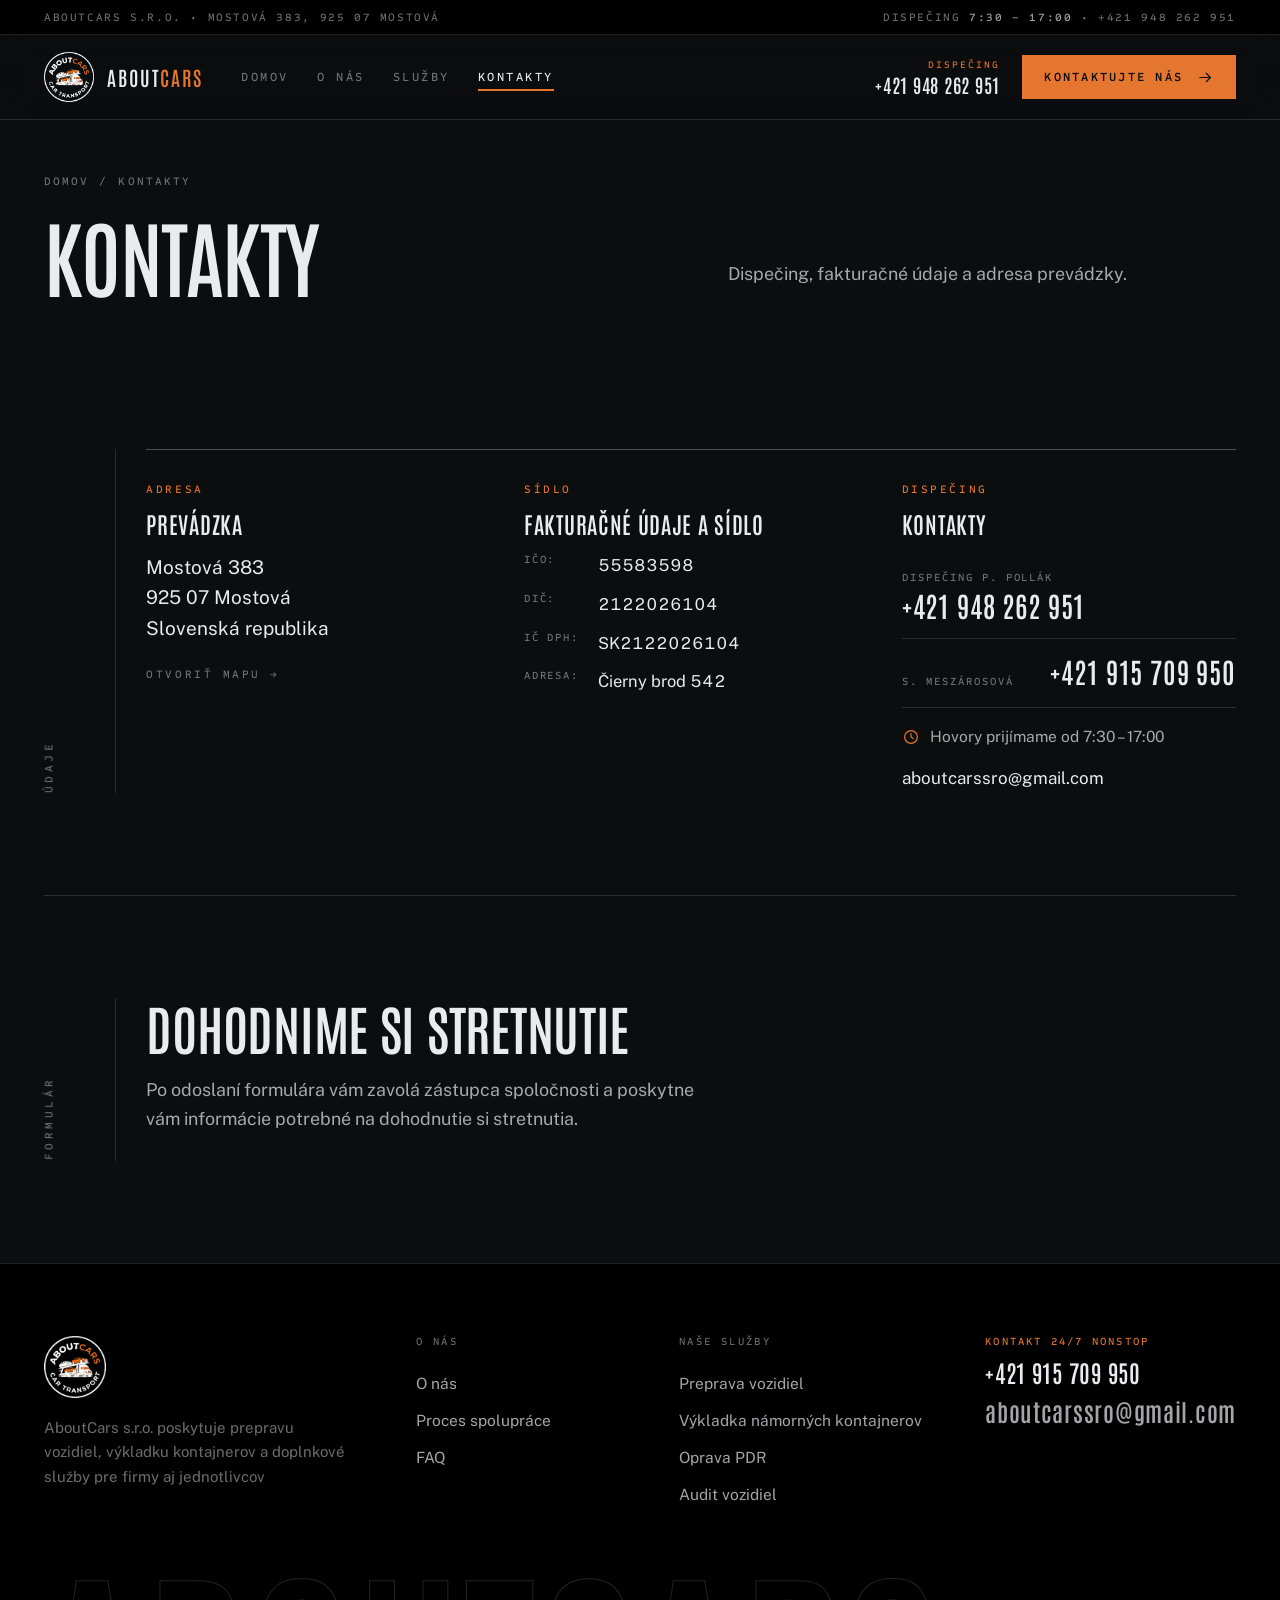
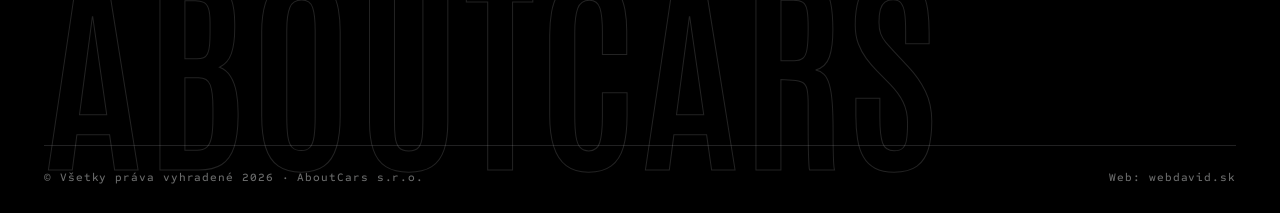
==== commit 7ec6844f: "Spustenie naživo: odstránenie noindex, pruhu 'Neoficiálny návrh' a kontaktného formulára - robots.tx" ====
--- a/kontakty/index.html
+++ b/kontakty/index.html
@@ -1,10 +1,9 @@
 <!doctype html><html lang="sk"><meta charset="utf-8">
 <meta name="viewport" content="width=device-width,initial-scale=1,viewport-fit=cover">
-<meta name="robots" content="noindex, nofollow">
-<title>Kontakty · AboutCars — neoficiálny návrh</title>
+<title>Kontakty · AboutCars</title>
 <meta name="description" content="Kontakty AboutCars s.r.o. — Mostová 383, 925 07 Mostová. Dispečing +421 948 262 951, aboutcarssro@gmail.com.">
 <meta name="theme-color" content="#0b0d0f">
-<meta property="og:title" content="Kontakty · AboutCars — neoficiálny návrh">
+<meta property="og:title" content="Kontakty · AboutCars">
 <meta property="og:description" content="Kontakty AboutCars s.r.o. — Mostová 383, 925 07 Mostová. Dispečing +421 948 262 951, aboutcarssro@gmail.com.">
 <meta property="og:image" content="../assets/img/hero-autoprepravnik.webp">
 <meta property="og:locale" content="sk_SK">
@@ -16,7 +15,6 @@
 <script type="application/ld+json">{"@context": "https://schema.org", "@type": "LocalBusiness", "name": "AboutCars s.r.o.", "description": "AboutCars s.r.o. poskytuje prepravu vozidiel, výkladku kontajnerov a doplnkové služby pre firmy aj jednotlivcov", "url": "https://aboutcars.sk/kontakty/", "telephone": "+421948262951", "email": "aboutcarssro@gmail.com", "vatID": "SK2122026104", "taxID": "2122026104", "identifier": {"@type": "PropertyValue", "propertyID": "IČO", "value": "55583598"}, "address": {"@type": "PostalAddress", "streetAddress": "Mostová 383", "postalCode": "925 07", "addressLocality": "Mostová", "addressCountry": "SK"}, "areaServed": ["Slovensko", "Česko", "Maďarsko", "Európa"], "makesOffer": [{"@type": "Offer", "itemOffered": {"@type": "Service", "name": "Preprava vozidiel"}}, {"@type": "Offer", "itemOffered": {"@type": "Service", "name": "Výkladka kontajnerov"}}, {"@type": "Offer", "itemOffered": {"@type": "Service", "name": "Oprava PDR"}}, {"@type": "Offer", "itemOffered": {"@type": "Service", "name": "Audit vozidiel"}}]}</script>
 <body>
 <svg width="0" height="0" style="position:absolute" aria-hidden="true"><defs><symbol id="i-phone" viewBox="0 0 24 24"><path d="M6.6 3.5h2.6l1.6 4.3-2 1.3a11.5 11.5 0 0 0 6.1 6.1l1.3-2 4.3 1.6v2.6a2 2 0 0 1-2.2 2A17 17 0 0 1 4.6 5.7a2 2 0 0 1 2-2.2z"/></symbol><symbol id="i-arrow" viewBox="0 0 24 24"><path d="M4 12h15M13 6l6 6-6 6"/></symbol><symbol id="i-mail" viewBox="0 0 24 24"><rect x="3" y="5.5" width="18" height="13"/><path d="M3.5 7l8.5 6 8.5-6"/></symbol><symbol id="i-clock" viewBox="0 0 24 24"><circle cx="12" cy="12" r="8.5"/><path d="M12 7.5V12l3 2"/></symbol><symbol id="i-pin" viewBox="0 0 24 24"><path d="M12 21s-6.5-6.1-6.5-11a6.5 6.5 0 0 1 13 0c0 4.9-6.5 11-6.5 11z"/><circle cx="12" cy="10" r="2.3"/></symbol></defs></svg>
-<p class="demo"><b>Neoficiálny návrh</b> — nie je to oficiálny web podniku. Ukážka redizajnu od webdavid.sk, formulár tu nefunguje.</p>
 <div class="strip"><div class="wrap strip__in">
   <span>AboutCars s.r.o. <b>·</b> Mostová 383, 925 07 Mostová</span>
   <span>Dispečing <b>7:30 – 17:00</b> <b>·</b> <a class="ulink" href="tel:+421948262951">+421 948 262 951</a></span>
@@ -64,19 +62,9 @@
 </section><section class="lane lane--line" id="kontakt">
   <div class="lane__rail" aria-hidden="true"><span>Formulár</span></div>
   <div class="lane__body"><div class="dispatch">
-      <div>
-        <h2 id="form-h">Dohodnime si stretnutie</h2>
-        <p class="lead">Po odoslaní formulára vám zavolá zástupca spoločnosti a poskytne vám informácie potrebné na dohodnutie si stretnutia.</p>
-        
-      </div>
-      <div class="form" role="group" aria-label="Kontaktný formulár">
-        <div class="fld"><label for="f1">Vaše meno</label><input id="f1" name="vase-meno" placeholder="Zadajte Vaše meno" autocomplete="name"></div>
-        <div class="fld"><label for="f2">Váš e-mail</label><input id="f2" name="vas-email" type="email" placeholder="Zadajte Váš E-mail" autocomplete="email"></div>
-        <div class="fld full"><label for="f3">Telefónne číslo</label><input id="f3" name="telefonne-cislo" type="tel" placeholder="Zadajte Vaše telefónne číslo" autocomplete="tel"></div>
-        <div class="fld full"><label for="f4">Vaša správa</label><textarea id="f4" name="your-message" placeholder="Vaša správa..."></textarea></div>
-        <div class="full"><button class="btn btn--or" type="button" data-demo-send>Odoslať správu <svg class="i" aria-hidden="true"><use href="#i-arrow"/></svg></button></div>
-        <p class="form__note full" aria-live="polite"></p>
-      </div>
+      <h2 id="form-h">Dohodnime si stretnutie</h2>
+      <p class="lead">Po odoslaní formulára vám zavolá zástupca spoločnosti a poskytne vám informácie potrebné na dohodnutie si stretnutia.</p>
+      
     </div></div>
 </section></div></main>
 <footer class="foot">
@@ -90,7 +78,7 @@
         <ul><li><a class="ulink" href="mailto:aboutcarssro@gmail.com">aboutcarssro@gmail.com</a></li></ul></div>
     </div>
     <p class="wordmark" aria-hidden="true">ABOUTCARS</p>
-    <div class="foot__legal"><span>© Všetky práva vyhradené 2026 · <a class="ulink" href="https://webdavid.sk">WebDavid</a></span><span>Neoficiálny návrh redizajnu · webdavid.sk</span></div>
+    <div class="foot__legal"><span>© Všetky práva vyhradené 2026 · AboutCars s.r.o.</span><span>Web: <a class="ulink" href="https://webdavid.sk">webdavid.sk</a></span></div>
   </div>
 </footer>
 <div class="mbar"><a class="btn btn--or" href="tel:+421948262951"><svg class="i" aria-hidden="true"><use href="#i-phone"/></svg>Zavolať</a><a class="btn" href="../kontakty/">Kontakty</a></div>
--- a/assets/css/style.css
+++ b/assets/css/style.css
@@ -27,7 +27,7 @@
 img{display:block;max-width:100%;height:auto}
 a{color:inherit;text-decoration:none}
 p{margin:0}
-h1,h2,h3,h4{margin:0;font-family:var(--f-d);font-weight:600;line-height:.96;letter-spacing:-.005em;text-transform:uppercase}
+h1,h2,h3,h4{margin:0;font-family:var(--f-d);font-weight:600;line-height:1.06;letter-spacing:-.005em;text-transform:uppercase}
 ul,ol{margin:0;padding:0;list-style:none}
 button,input,textarea{font:inherit;color:inherit}
 :focus-visible{outline:2px solid var(--or);outline-offset:3px}
@@ -50,10 +50,6 @@
 .dash{height:2px;background:repeating-linear-gradient(90deg,var(--mark) 0 20px,transparent 20px 38px);opacity:.5}
 .ulink{background:linear-gradient(currentColor,currentColor) 0 100%/0 1px no-repeat;transition:background-size .22s var(--ease)}
 .ulink:hover{background-size:100% 1px}
-
-/* pruh neoficiálneho návrhu */
-.demo{background:var(--or);color:#0b0d0f;font:500 12px/1.4 var(--f-m);letter-spacing:.04em;text-align:center;padding:8px var(--g)}
-.demo b{font-weight:600;letter-spacing:.14em;text-transform:uppercase}
 
 /* ---------- hlavička ---------- */
 .strip{background:#000;border-bottom:1px solid var(--line)}
@@ -82,24 +78,30 @@
 .menu-open .burger span::before{transform:translateY(6px) rotate(45deg)}
 .menu-open .burger span::after{transform:translateY(-6px) rotate(-45deg)}
 
-/* ---------- hero: typografia + dispečerská tabuľa ---------- */
-.hero{position:relative;padding:clamp(56px,8vw,104px) 0 0;overflow:hidden}
-.hero::before{content:"";position:absolute;inset:0 0 auto;height:100%;background:repeating-linear-gradient(135deg,rgba(228,118,47,.05) 0 2px,transparent 2px 16px);-webkit-mask:linear-gradient(200deg,#000 0,transparent 55%);mask:linear-gradient(200deg,#000 0,transparent 55%);pointer-events:none}
-.hero__in{position:relative;display:grid;grid-template-columns:minmax(0,1.02fr) minmax(0,.98fr);gap:clamp(32px,5vw,72px);align-items:center;padding-bottom:clamp(44px,6vw,72px)}
+/* ---------- hero: fotka, typografia a dispečerská tabuľa ---------- */
+.hero{position:relative;isolation:isolate;overflow:hidden;display:grid;align-content:space-between;min-height:min(820px,94vh)}
+.hero__bg{position:absolute;inset:0;z-index:-2;width:100%;height:100%;object-fit:cover;object-position:52% 60%}
+.hero::before{content:"";position:absolute;inset:0;z-index:-1;pointer-events:none;
+  background:linear-gradient(92deg,rgba(8,10,12,.91) 0,rgba(8,10,12,.7) 40%,rgba(8,10,12,.4) 100%),
+             linear-gradient(0deg,var(--bg) 0,rgba(11,13,15,.2) 26%),
+             linear-gradient(180deg,rgba(8,10,12,.9) 0,rgba(8,10,12,.1) 24%)}
+.hero__in{position:relative;display:grid;grid-template-columns:minmax(0,1.02fr) minmax(0,.98fr);gap:clamp(32px,5vw,72px);align-items:center;padding:clamp(56px,7vw,96px) 0 clamp(40px,5vw,64px)}
 .hero__copy{display:grid;gap:26px;justify-items:start}
-.hero h1{font-size:clamp(48px,7.2vw,108px);line-height:1.02;letter-spacing:-.012em}
+.hero h1{font-size:clamp(48px,7.2vw,108px);line-height:1.12;letter-spacing:-.012em;text-shadow:0 2px 30px rgba(0,0,0,.5)}
 .hero h1 em{font-style:normal;display:block;color:var(--or)}
+.hero .lead{color:rgba(233,235,236,.86)}
 .hero__acts{display:flex;flex-wrap:wrap;gap:10px}
-.hero__route{display:flex;align-items:center;gap:14px;font:500 12px/1 var(--f-m);letter-spacing:.24em;text-transform:uppercase;color:var(--ink-3)}
+.hero__route{display:flex;align-items:center;gap:14px;font:500 12px/1 var(--f-m);letter-spacing:.24em;text-transform:uppercase;color:var(--ink-2)}
 .hero__route i{width:7px;height:7px;background:var(--or);transform:rotate(45deg);flex:none}
 .hero__route s{flex:1;max-width:120px;height:1px;background:var(--line-2);text-decoration:none}
 
 /* tabuľa služieb */
 .board{border-top:1px solid var(--line-2)}
-.board__head{display:flex;align-items:baseline;justify-content:space-between;gap:16px;padding:12px 0}
+.hero .board{border:1px solid var(--line-2);background:rgba(8,10,12,.74);-webkit-backdrop-filter:blur(6px) saturate(130%);backdrop-filter:blur(6px) saturate(130%);padding:0 clamp(14px,1.6vw,22px) 6px}
+.board__head{display:flex;align-items:baseline;justify-content:space-between;gap:16px;padding:14px 0}
 .board a{position:relative;display:grid;grid-template-columns:minmax(0,1fr) auto;align-items:center;gap:0 24px;padding:20px 18px 20px 22px;border-top:1px solid var(--line);transition:background .2s}
 .board a::before{content:"";position:absolute;left:0;top:-1px;bottom:0;width:3px;background:var(--or);transform:scaleY(0);transform-origin:top;transition:transform .25s var(--ease)}
-.board a:hover{background:var(--bg-2)}
+.board a:hover{background:rgba(233,235,236,.05)}
 .board a:hover::before{transform:scaleY(1)}
 .board h3{grid-column:1;grid-row:2;font-size:clamp(22px,2vw,28px);letter-spacing:.01em}
 .board p{grid-column:1;grid-row:3;margin-top:8px;font-size:14.5px;line-height:1.5;color:var(--ink-3);max-width:46ch}
@@ -109,14 +111,12 @@
 .board a:hover .go{background:var(--or);color:#0b0d0f;box-shadow:none}
 .board a:hover .go svg{transform:translateX(3px)}
 
-/* fotopás s číslami */
-.banner{position:relative;isolation:isolate}
-.banner img{width:100%;height:clamp(300px,42vw,520px);object-fit:cover;object-position:50% 56%}
-.banner::after{content:"";position:absolute;inset:0;z-index:1;background:linear-gradient(0deg,var(--bg) 0,rgba(11,13,15,.1) 48%),linear-gradient(180deg,var(--bg) 0,rgba(11,13,15,0) 22%)}
-.stats{position:relative;z-index:2;margin-top:clamp(-120px,-9vw,-60px);display:grid;grid-template-columns:repeat(3,1fr);border-top:1px solid var(--line-2)}
-.stats div{padding:26px 24px 0 0;display:flex;align-items:baseline;gap:16px}
+/* čísla na spodnom okraji fotky */
+.hero__stats{position:relative;background:linear-gradient(0deg,rgba(8,10,12,.96) 0,rgba(8,10,12,.72) 100%);border-top:1px solid var(--line-2)}
+.stats{display:grid;grid-template-columns:repeat(3,1fr)}
+.stats div{padding:24px 24px 24px 0;display:flex;align-items:baseline;gap:16px}
 .stats div+div{padding-left:24px;box-shadow:inset 1px 0 0 var(--line)}
-.stats b{font:600 clamp(46px,5.6vw,84px)/.9 var(--f-d);letter-spacing:-.02em}
+.stats b{font:600 clamp(42px,5.2vw,78px)/.9 var(--f-d);letter-spacing:-.02em}
 .stats b em{font-style:normal;color:var(--or)}
 .stats span{font:500 11.5px/1.5 var(--f-m);letter-spacing:.16em;text-transform:uppercase;color:var(--ink-3);max-width:15ch}
 
@@ -127,7 +127,7 @@
 .lane__rail span{position:sticky;top:120px;writing-mode:vertical-rl;transform:rotate(180deg);font:500 11.5px/1 var(--f-m);letter-spacing:.3em;text-transform:uppercase;color:var(--ink-3);padding-bottom:6px}
 .lane__rail::after{content:"";position:absolute;top:0;bottom:0;right:clamp(16px,2.4vw,40px);width:1px;background:var(--line)}
 .lane__body{min-width:0;display:grid;gap:clamp(26px,3vw,40px)}
-.lane h2{font-size:clamp(32px,4.2vw,62px);line-height:.98}
+.lane h2{font-size:clamp(32px,4.2vw,62px);line-height:1.08}
 .lane--pad{padding-top:clamp(40px,5vw,72px)}
 
 /* spotlight v dráhe */
@@ -162,8 +162,8 @@
 .route h3{font-size:clamp(19px,1.7vw,23px);margin-bottom:10px}
 .route p{font-size:15px;line-height:1.55;color:var(--ink-3)}
 
-/* dispečing + formulár */
-.dispatch{display:grid;grid-template-columns:minmax(0,.95fr) minmax(0,1.05fr);gap:clamp(32px,5vw,72px);align-items:start}
+/* dispečing */
+.dispatch{max-width:560px}
 .dispatch h2{margin-bottom:18px}
 .dispatch .lead{margin-bottom:28px}
 .calls{border-top:1px solid var(--line)}
@@ -172,15 +172,6 @@
 .calls a,.calls span{font:600 clamp(22px,2.2vw,30px)/1 var(--f-d);letter-spacing:.03em}
 .calls a:hover{color:var(--or)}
 .calls .small{font:400 15px/1.5 var(--f-t);letter-spacing:0;color:var(--ink-2)}
-.form{display:grid;grid-template-columns:1fr 1fr;gap:24px 26px}
-.form .full{grid-column:1/-1}
-.fld{display:grid;gap:9px}
-.fld label{font:500 11px/1 var(--f-m);letter-spacing:.2em;text-transform:uppercase;color:var(--ink-3)}
-.fld input,.fld textarea{width:100%;background:transparent;border:0;border-bottom:1px solid var(--line-2);padding:12px 2px;font-size:16.5px;transition:border-color .2s}
-.fld textarea{min-height:120px;resize:vertical}
-.fld input::placeholder,.fld textarea::placeholder{color:var(--ink-3)}
-.fld input:focus,.fld textarea:focus{outline:none;border-bottom-color:var(--or)}
-.form__note{font-size:14px;color:var(--or);min-height:1.4em}
 
 /* výzva na konci dráhy */
 .callout{display:flex;flex-wrap:wrap;align-items:center;justify-content:space-between;gap:20px 40px;padding:clamp(26px,3vw,40px);background:var(--bg-2);box-shadow:inset 0 0 0 1px var(--line)}
@@ -191,7 +182,7 @@
 .phead{padding:clamp(34px,4.4vw,56px) 0 0}
 .crumbs{display:flex;flex-wrap:wrap;gap:10px;font:500 11.5px/1 var(--f-m);letter-spacing:.18em;text-transform:uppercase;color:var(--ink-3)}
 .crumbs a:hover{color:var(--ink)}
-.phead h1{margin-top:22px;font-size:clamp(44px,6.6vw,102px);line-height:.95;letter-spacing:-.018em}
+.phead h1{margin-top:22px;font-size:clamp(44px,6.6vw,102px);line-height:1.05;letter-spacing:-.018em}
 .phead__row{display:grid;grid-template-columns:minmax(0,1fr) minmax(0,.8fr);gap:20px 48px;align-items:end;padding-bottom:clamp(30px,4vw,48px)}
 .phead__row .lead{padding-bottom:10px}
 
@@ -223,7 +214,7 @@
 /* FAQ */
 .qa{border-top:1px solid var(--line-2)}
 .qa details{border-bottom:1px solid var(--line)}
-.qa summary{list-style:none;display:flex;justify-content:space-between;align-items:center;gap:24px;padding:24px 0;cursor:pointer;font:600 clamp(19px,1.8vw,24px)/1.2 var(--f-d);text-transform:uppercase;letter-spacing:.01em}
+.qa summary{list-style:none;display:flex;justify-content:space-between;align-items:center;gap:24px;padding:24px 0;cursor:pointer;font:600 clamp(19px,1.8vw,24px)/1.32 var(--f-d);text-transform:uppercase;letter-spacing:.01em}
 .qa summary::-webkit-details-marker{display:none}
 .qa summary::after{content:"";flex:none;width:30px;height:30px;box-shadow:inset 0 0 0 1px var(--line-2);background:linear-gradient(var(--or),var(--or)) center/11px 2px no-repeat,linear-gradient(var(--or),var(--or)) center/2px 11px no-repeat;transition:background-size .2s,box-shadow .2s}
 .qa details[open] summary::after{background-size:11px 2px,2px 0;box-shadow:inset 0 0 0 1px var(--or)}
@@ -266,8 +257,12 @@
   .nav a::after{display:none}
   .menu-open .nav{opacity:1;visibility:visible;transform:none}
   .top__end{gap:10px}
-  .hero__in{grid-template-columns:1fr;align-items:start}
-  .spot,.duo,.dispatch,.svcbody,.about,.phead__row{grid-template-columns:1fr}
+  .hero{min-height:0}
+  .hero__in{grid-template-columns:1fr;align-items:start;gap:28px}
+  .hero::before{background:linear-gradient(0deg,var(--bg) 0,rgba(8,10,12,.74) 42%,rgba(8,10,12,.86) 100%)}
+  .hero__bg{object-position:52% 42%}
+  .hero .board{padding:0 12px 4px}
+  .spot,.duo,.svcbody,.about,.phead__row{grid-template-columns:1fr}
   .bleed-r,.bleed-l{margin-inline:calc(-1*var(--g))}
   .spot__media img{aspect-ratio:16/10}
   .route{grid-template-columns:1fr 1fr;row-gap:34px}
@@ -284,16 +279,16 @@
   .lane__rail span{position:relative;top:auto;writing-mode:horizontal-tb;transform:none;padding:0 0 0 22px}
   .lane__rail span::before{content:"";position:absolute;left:0;top:50%;width:14px;height:1px;background:var(--or)}
   .lane__rail::after{display:none}
-  .stats{grid-template-columns:1fr;margin-top:-40px}
-  .stats div{padding:16px 0;box-shadow:inset 0 -1px 0 var(--line)}
+  .stats{grid-template-columns:1fr}
+  .stats div{padding:14px 0;box-shadow:inset 0 -1px 0 var(--line)}
   .stats div+div{padding-left:0;box-shadow:inset 0 -1px 0 var(--line)}
-  .stats b{font-size:clamp(40px,13vw,58px)}
+  .stats div:last-child{box-shadow:none}
+  .stats b{font-size:clamp(38px,12vw,54px)}
   .route{grid-template-columns:1fr;row-gap:0;padding-top:0;padding-left:22px}
   .route::before{top:0;bottom:0;left:0;right:auto;width:2px;height:auto;background:repeating-linear-gradient(180deg,var(--mark) 0 18px,transparent 18px 34px)}
   .route li{padding:0 0 30px;margin-top:0}
   .route li::before{top:6px;left:-27px}
   .route li::after{display:none}
-  .form{grid-template-columns:1fr}
   .duo{gap:28px}
   .foot__in{grid-template-columns:1fr}
   .qa details p{padding-right:0}
